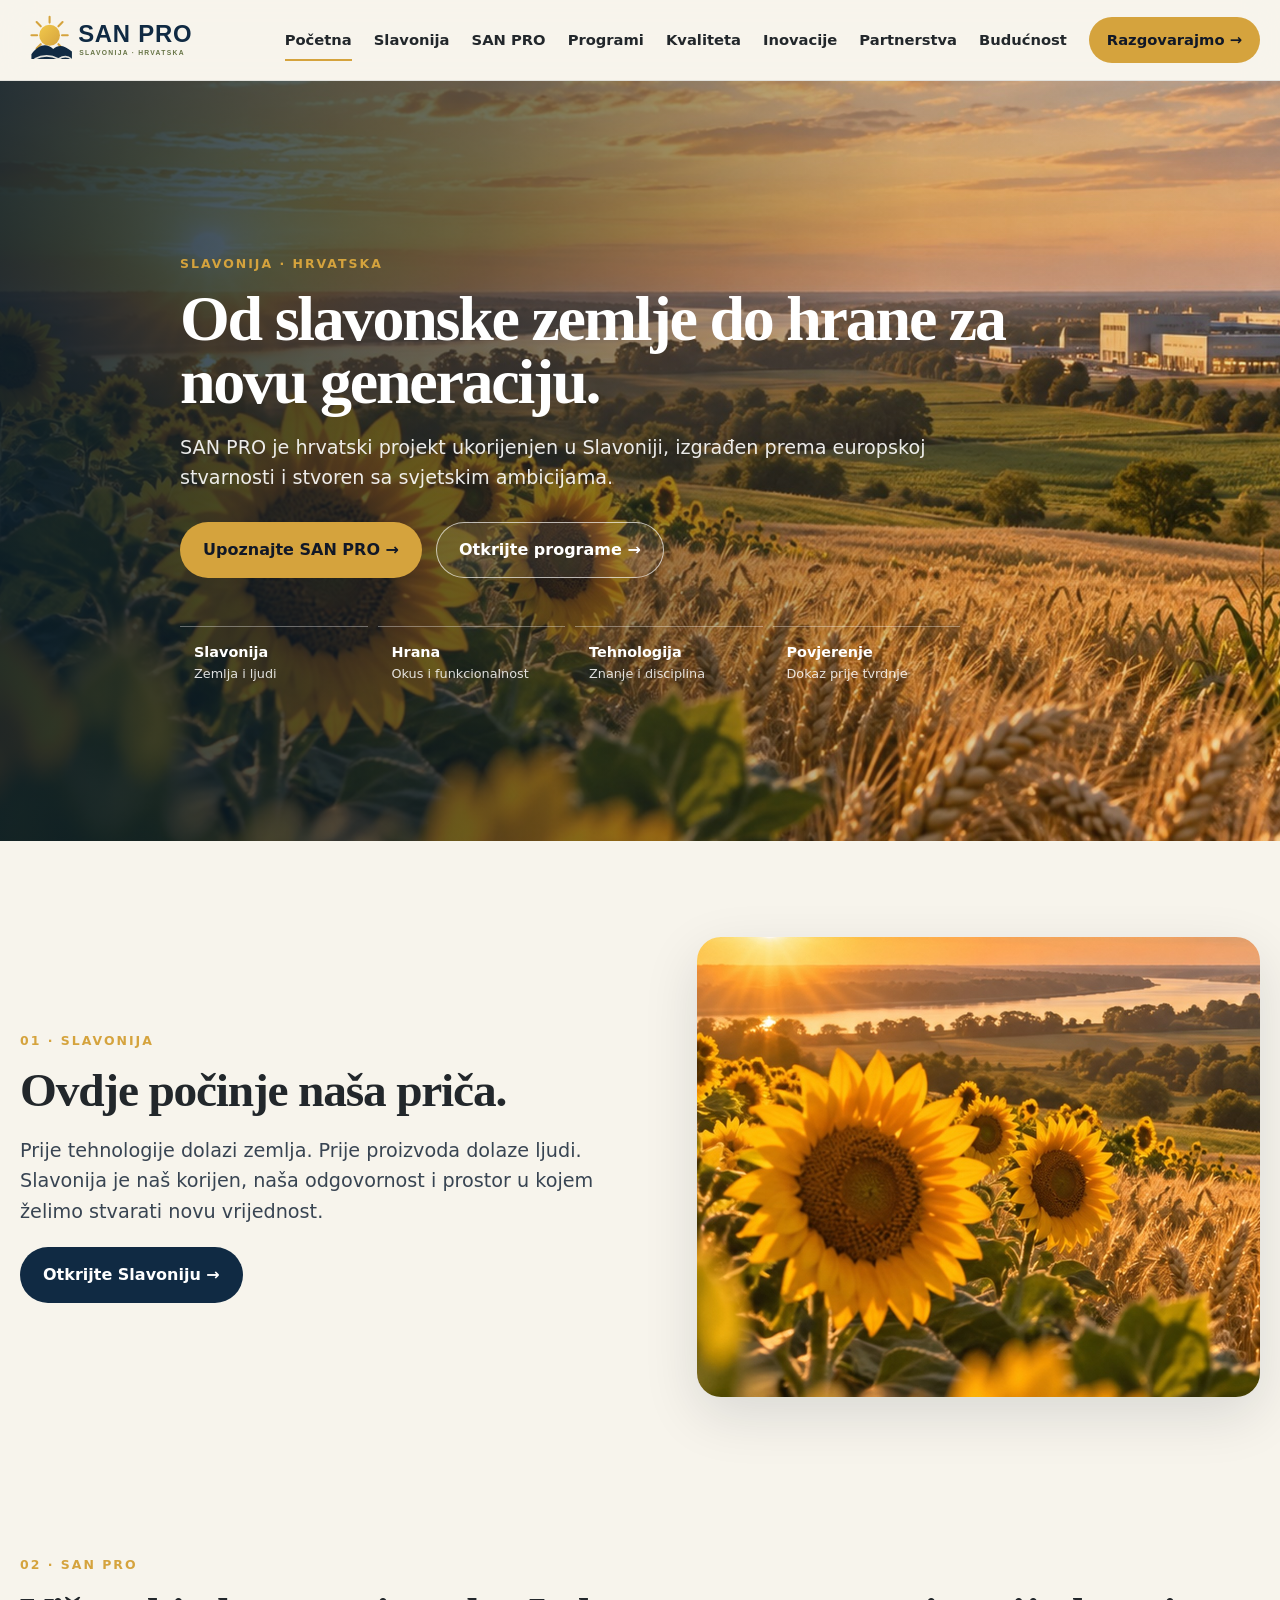
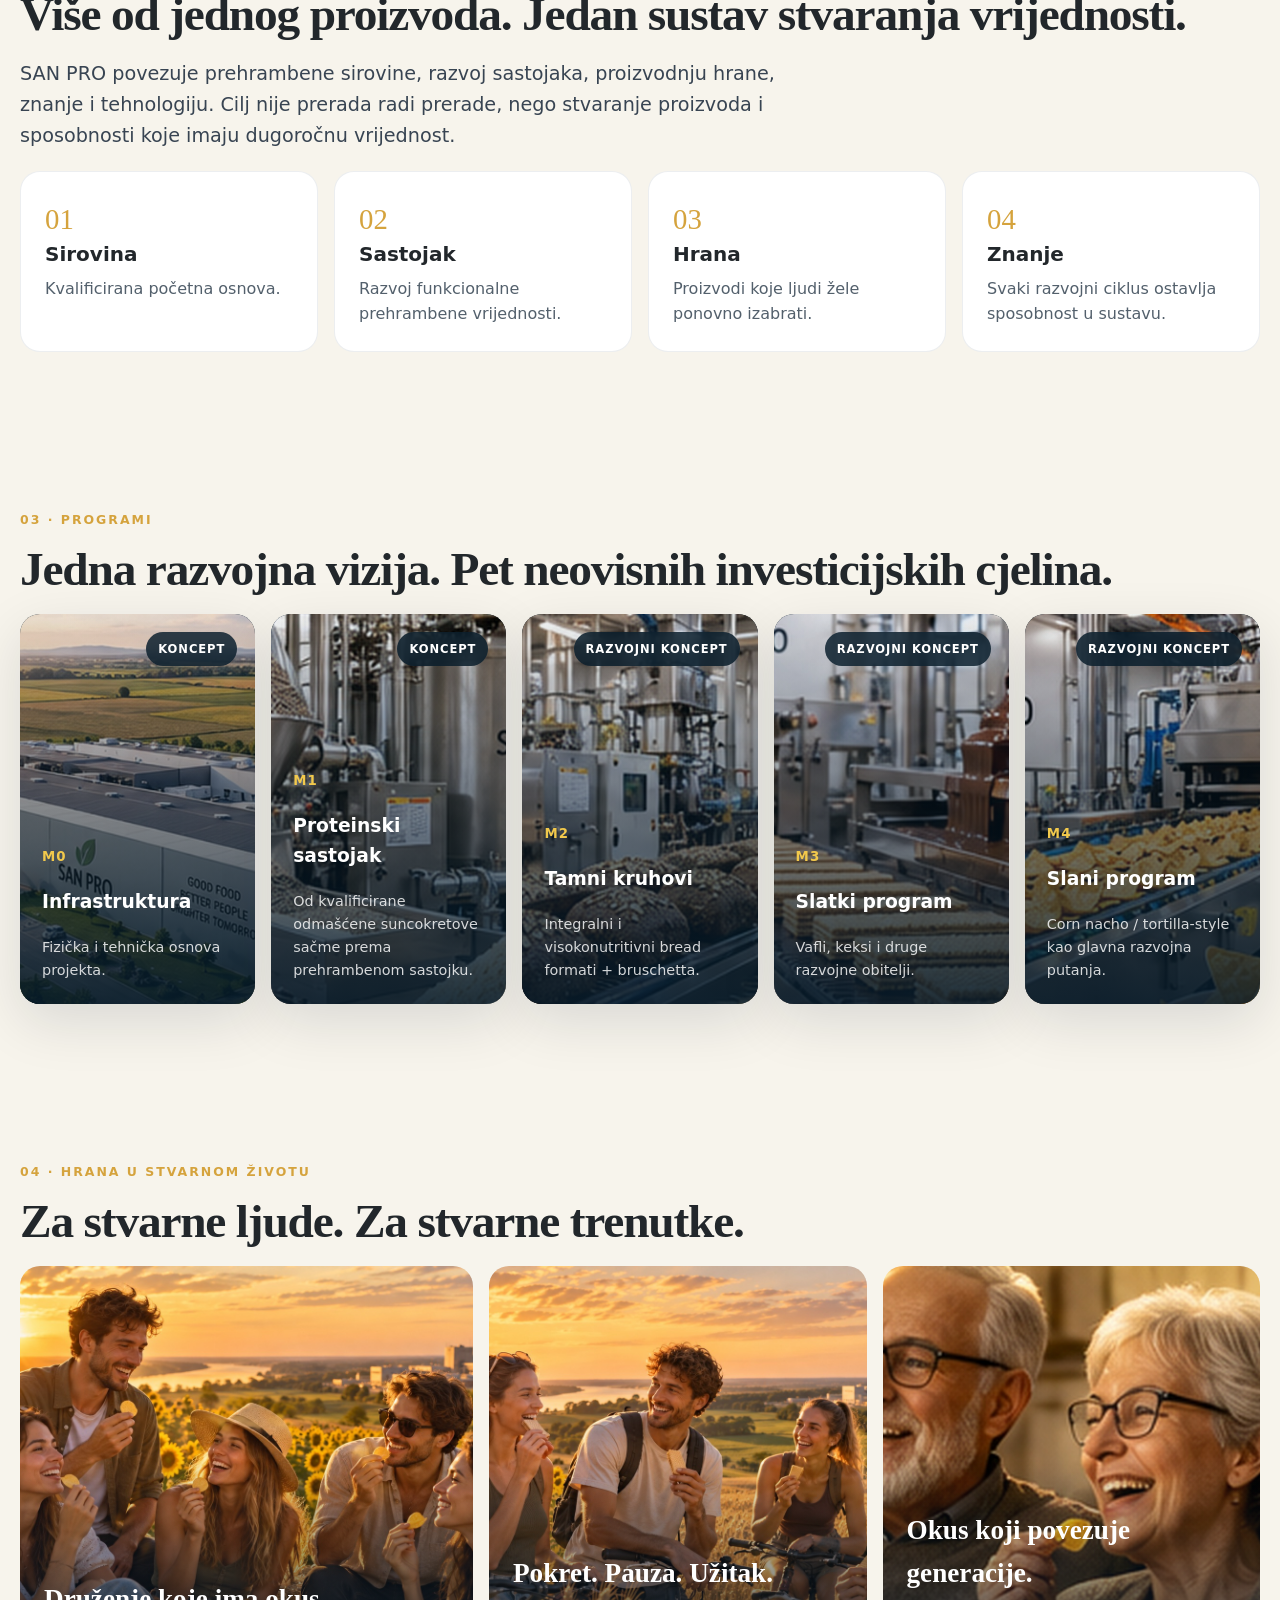
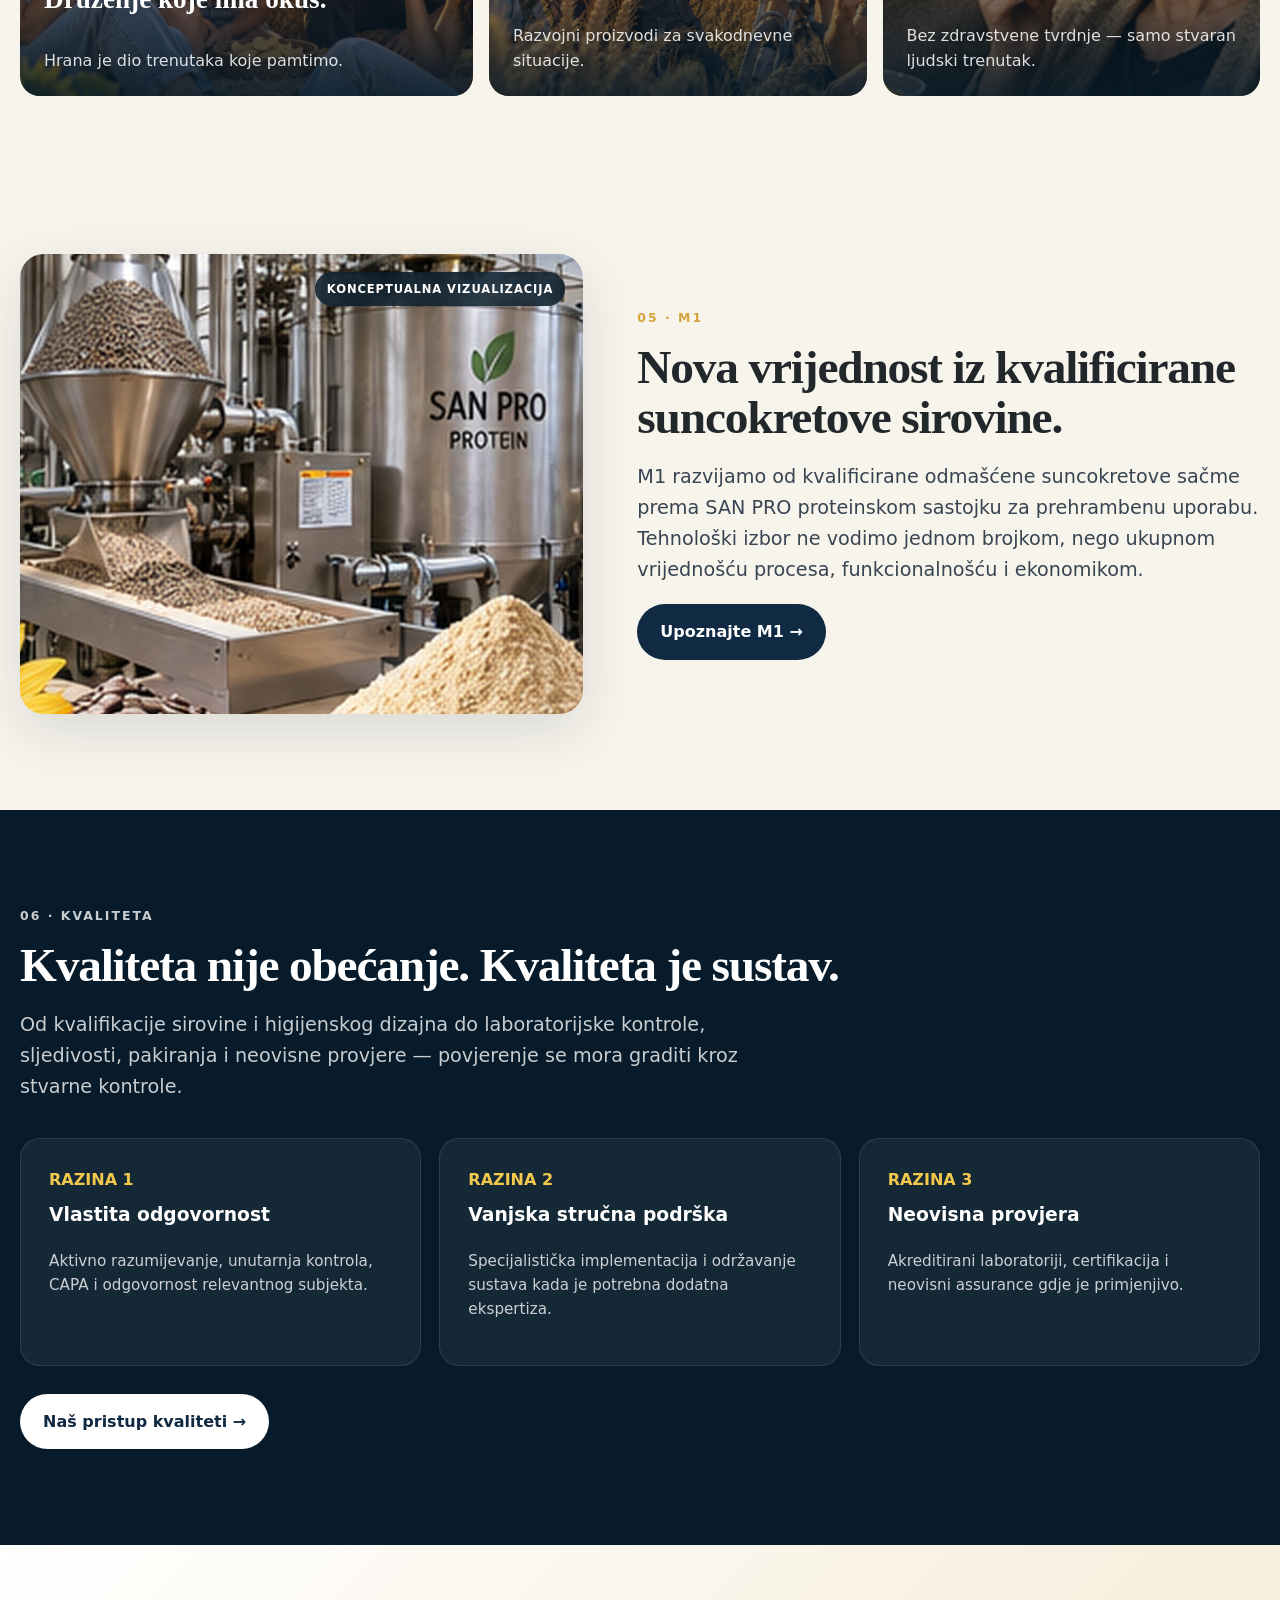
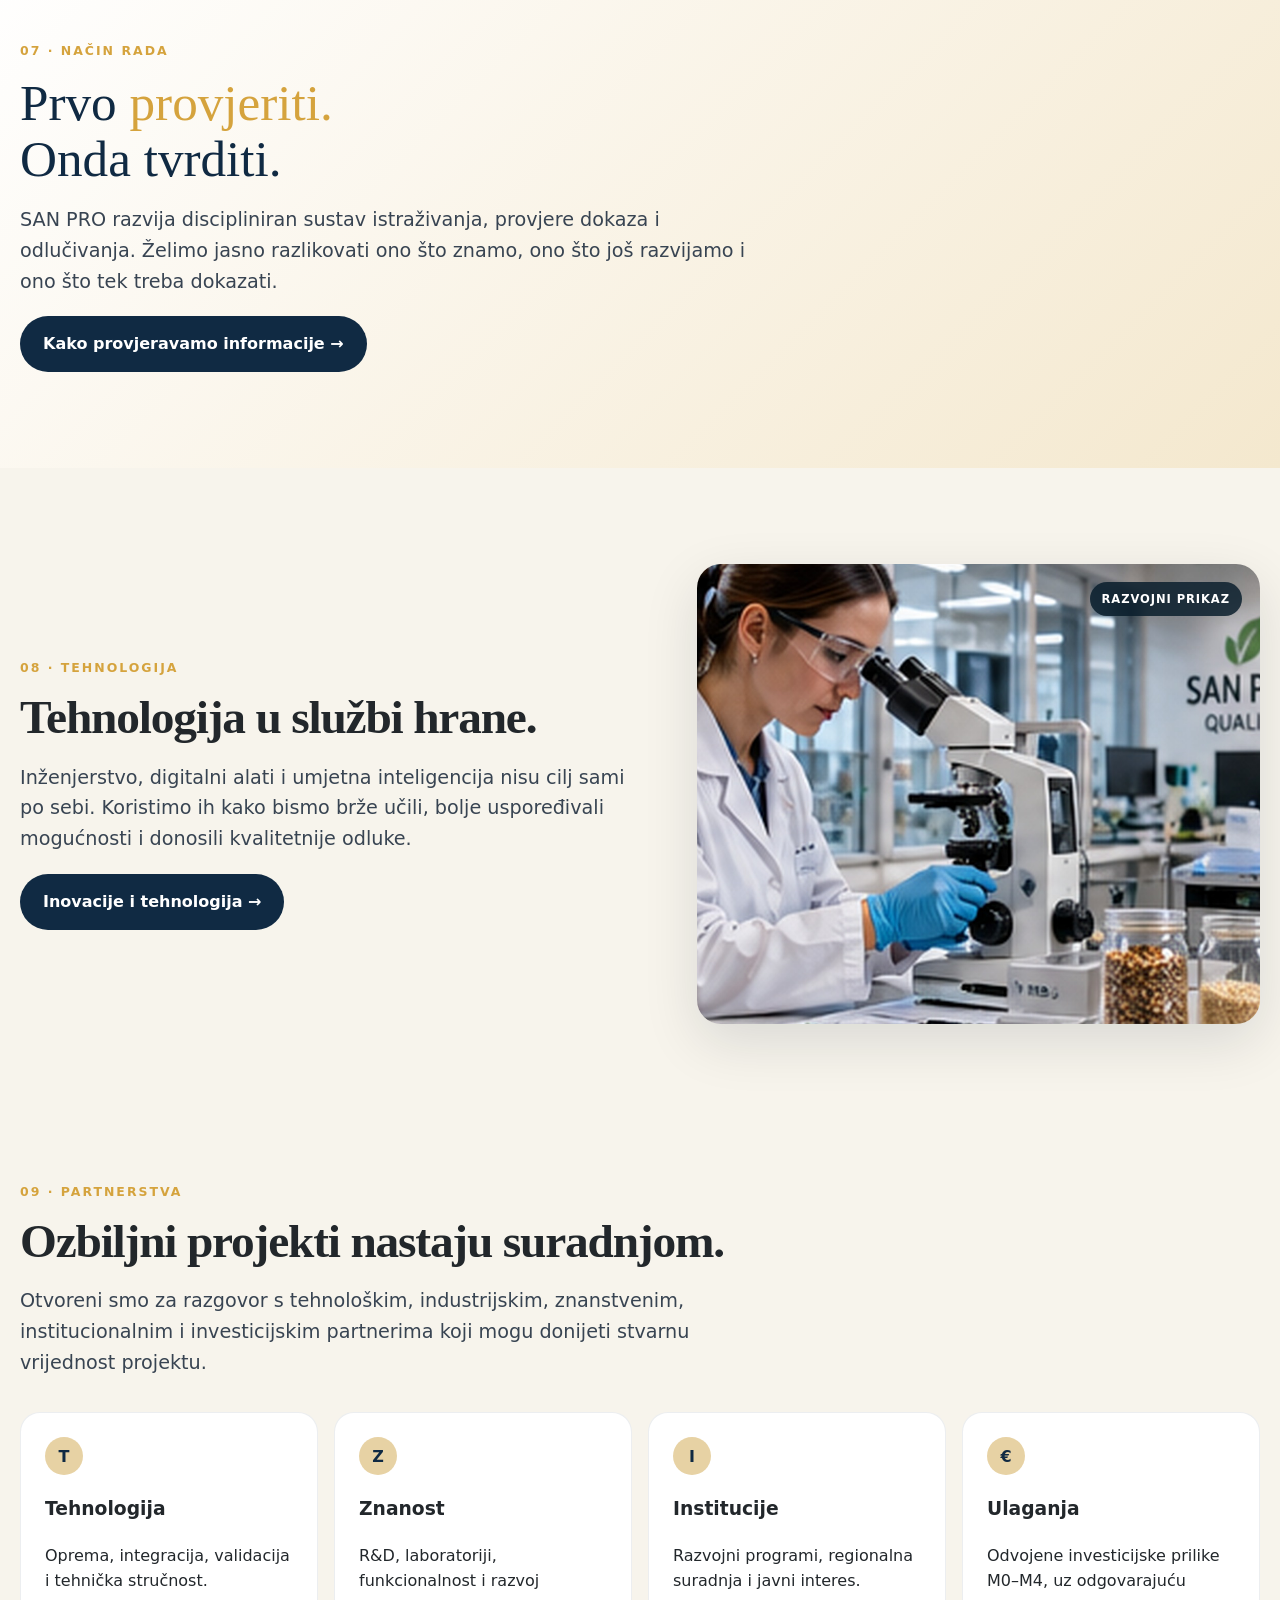
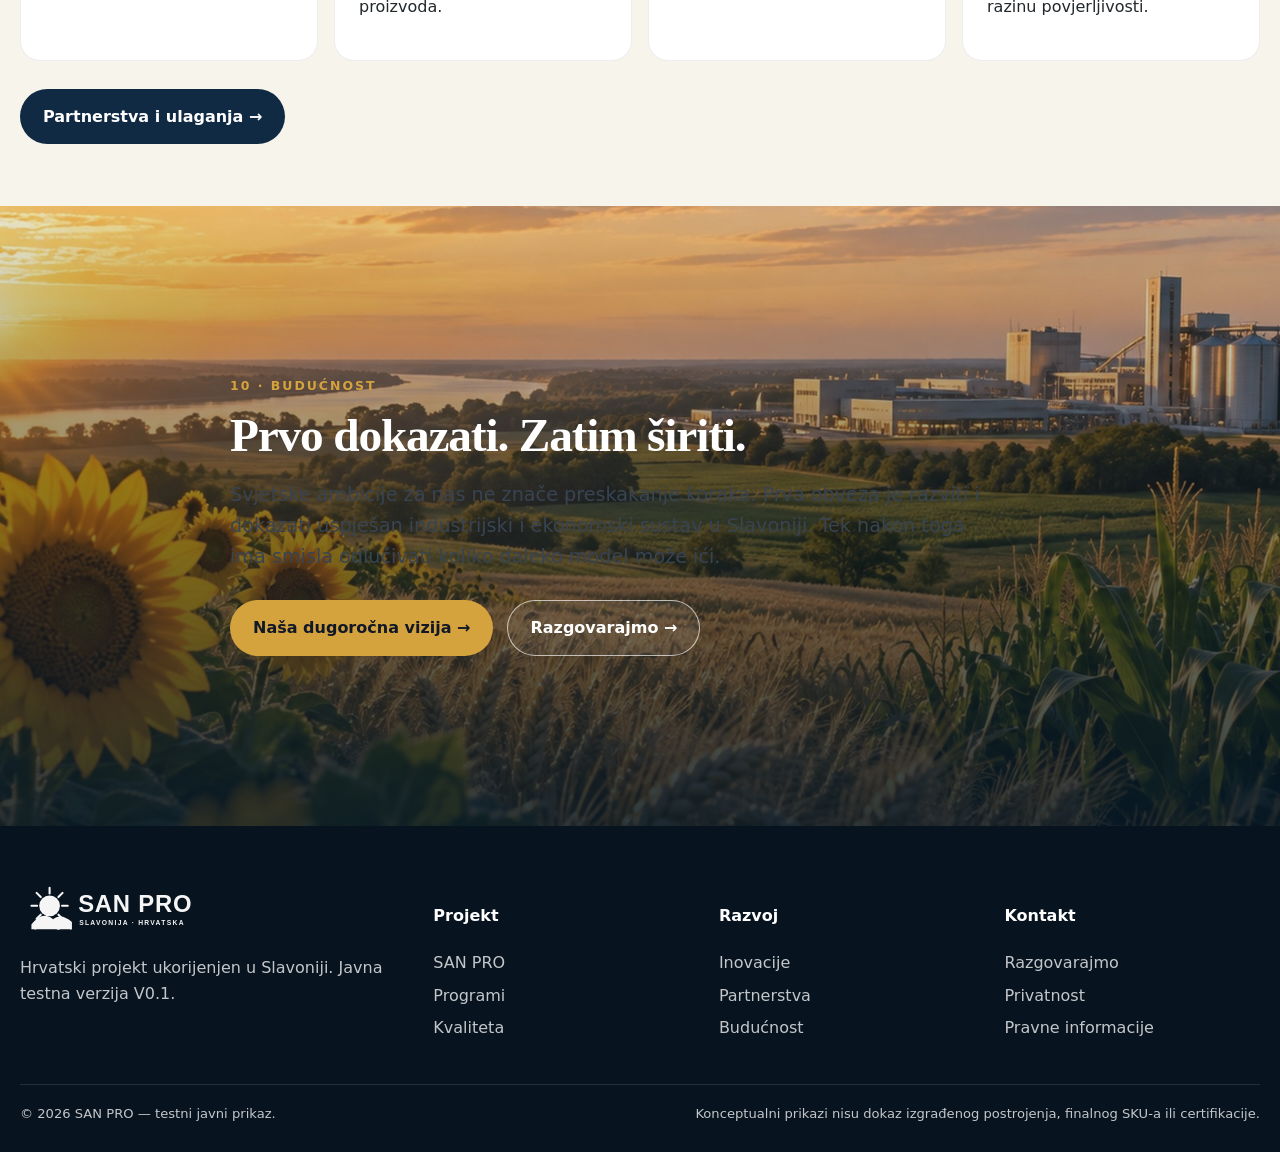
==== index.html @ 8eb74603 "Add files via upload" ====
<!doctype html><html lang="hr"><head><meta charset="utf-8"><meta name="viewport" content="width=device-width,initial-scale=1"><meta name="robots" content="noindex,nofollow,noarchive"><title>SAN PRO — Slavonski korijeni, europska stvarnost</title><meta name="description" content="SAN PRO je hrvatski projekt ukorijenjen u Slavoniji, s razvojnim programima hrane, proteinskog sastojka, kvalitete i tehnologije."><meta property="og:title" content="SAN PRO — Slavonski korijeni, europska stvarnost"><meta property="og:description" content="SAN PRO je hrvatski projekt ukorijenjen u Slavoniji, s razvojnim programima hrane, proteinskog sastojka, kvalitete i tehnologije."><meta property="og:type" content="website"><meta property="og:image" content="/assets/images/01_HERO_SLAVONIJA.jpg"><link rel="icon" href="data:image/svg+xml,<svg xmlns=%22http://www.w3.org/2000/svg%22 viewBox=%220 0 100 100%22><circle cx=%2250%22 cy=%2250%22 r=%2242%22 fill=%22%23D5A33D%22/><path d=%22M20 65 Q50 35 80 65 V80 H20Z%22 fill=%22%23102A43%22/></svg>"><link rel="stylesheet" href="/assets/css/styles.css"></head><body><a class="skip-link" href="#main">Preskoči na sadržaj</a><header class="header"><div class="container nav"><a href="/" class="brand" aria-label="SAN PRO početna"><img src="/assets/logo.svg" alt="SAN PRO"></a><button class="mobile-btn" aria-label="Otvori izbornik" aria-expanded="false">☰</button><nav class="menu" aria-label="Glavna navigacija"><a href="/" aria-current="page">Početna</a><a href="/slavonija/" >Slavonija</a><a href="/san-pro/" >SAN PRO</a><a href="/programi/" >Programi</a><a href="/kvaliteta/" >Kvaliteta</a><a href="/inovacije/" >Inovacije</a><a href="/partnerstva/" >Partnerstva</a><a href="/buducnost/" >Budućnost</a><a class="nav-cta" href="/kontakt/">Razgovarajmo →</a></nav></div></header><main id="main">
<section class="hero"><img src="/assets/images/01_HERO_SLAVONIJA.jpg" alt="Slavonski krajolik u zlatnom jutarnjem svjetlu"><div class="container hero-content"><p class="eyebrow">Slavonija · Hrvatska</p><h1 class="display">Od slavonske zemlje do hrane za novu generaciju.</h1><p class="lead">SAN PRO je hrvatski projekt ukorijenjen u Slavoniji, izgrađen prema europskoj stvarnosti i stvoren sa svjetskim ambicijama.</p><div class="cta-row"><a class="btn btn-gold" href="/san-pro/">Upoznajte SAN PRO →</a><a class="btn btn-outline" href="/programi/">Otkrijte programe →</a></div><div class="hero-badges"><div class="hero-badge"><strong>Slavonija</strong>Zemlja i ljudi</div><div class="hero-badge"><strong>Hrana</strong>Okus i funkcionalnost</div><div class="hero-badge"><strong>Tehnologija</strong>Znanje i disciplina</div><div class="hero-badge"><strong>Povjerenje</strong>Dokaz prije tvrdnje</div></div></div></section>
<section class="section"><div class="container split"><div><p class="eyebrow">01 · Slavonija</p><h2 class="h2">Ovdje počinje naša priča.</h2><p class="lead">Prije tehnologije dolazi zemlja. Prije proizvoda dolaze ljudi. Slavonija je naš korijen, naša odgovornost i prostor u kojem želimo stvarati novu vrijednost.</p><a class="btn btn-blue" href="/slavonija/">Otkrijte Slavoniju →</a></div><div class="visual"><img src="/assets/images/02_SUNFLOWER_SLAVONIJA.jpg" alt="Suncokreti i slavonsko polje u toplom svjetlu"></div></div></section>
<section class="section-sm"><div class="container"><p class="eyebrow">02 · SAN PRO</p><h2 class="h2">Više od jednog proizvoda. Jedan sustav stvaranja vrijednosti.</h2><p class="lead">SAN PRO povezuje prehrambene sirovine, razvoj sastojaka, proizvodnju hrane, znanje i tehnologiju. Cilj nije prerada radi prerade, nego stvaranje proizvoda i sposobnosti koje imaju dugoročnu vrijednost.</p><div class="story-grid"><div class="story-card"><div class="num">01</div><h3 class="h3">Sirovina</h3><p>Kvalificirana početna osnova.</p></div><div class="story-card"><div class="num">02</div><h3 class="h3">Sastojak</h3><p>Razvoj funkcionalne prehrambene vrijednosti.</p></div><div class="story-card"><div class="num">03</div><h3 class="h3">Hrana</h3><p>Proizvodi koje ljudi žele ponovno izabrati.</p></div><div class="story-card"><div class="num">04</div><h3 class="h3">Znanje</h3><p>Svaki razvojni ciklus ostavlja sposobnost u sustavu.</p></div></div></div></section>
<section class="section"><div class="container"><p class="eyebrow">03 · Programi</p><h2 class="h2">Jedna razvojna vizija. Pet neovisnih investicijskih cjelina.</h2><div class="module-grid"><a class="module-card" href="/programi/#m0"><img src="/assets/images/12_FACTORY_EXTERIOR_CONCEPT.jpg" alt="Konceptualni prikaz modularne industrijske hale"><span class="concept-label">Koncept</span><div class="module-copy"><small>M0</small><h3>Infrastruktura</h3><p>Fizička i tehnička osnova projekta.</p></div></a><a class="module-card" href="/programi/#m1"><img src="/assets/images/07_M1_INGREDIENT_CONCEPT.jpg" alt="Konceptualni prikaz suncokretove sirovine i proteinskog sastojka"><span class="concept-label">Koncept</span><div class="module-copy"><small>M1</small><h3>Proteinski sastojak</h3><p>Od kvalificirane odmašćene suncokretove sačme prema prehrambenom sastojku.</p></div></a><a class="module-card" href="/programi/#m2"><img src="/assets/images/08_M2_DARK_BREAD_CONCEPT.jpg" alt="Koncept tamnog integralnog kruha"><span class="concept-label">Razvojni koncept</span><div class="module-copy"><small>M2</small><h3>Tamni kruhovi</h3><p>Integralni i visokonutritivni bread formati + bruschetta.</p></div></a><a class="module-card" href="/programi/#m3"><img src="/assets/images/10_M3_WAFER_CONCEPT.jpg" alt="Koncept vafla u razvoju"><span class="concept-label">Razvojni koncept</span><div class="module-copy"><small>M3</small><h3>Slatki program</h3><p>Vafli, keksi i druge razvojne obitelji.</p></div></a><a class="module-card" href="/programi/#m4"><img src="/assets/images/11_M4_NACHO_CONCEPT.jpg" alt="Koncept corn nacho tortilla snack proizvoda"><span class="concept-label">Razvojni koncept</span><div class="module-copy"><small>M4</small><h3>Slani program</h3><p>Corn nacho / tortilla-style kao glavna razvojna putanja.</p></div></a></div></div></section>
<section class="section-sm"><div class="container"><p class="eyebrow">04 · Hrana u stvarnom životu</p><h2 class="h2">Za stvarne ljude. Za stvarne trenutke.</h2><div class="human-strip"><div class="photo-card"><img src="/assets/images/03_YOUNG_PEOPLE_CHIPS.jpg" alt="Mladi prijatelji u polju dijele hrskavi snack"><div class="copy"><h3>Druženje koje ima okus.</h3><p>Hrana je dio trenutaka koje pamtimo.</p></div></div><div class="photo-card"><img src="/assets/images/04_YOUNG_PEOPLE_WAFERS_BIKES.jpg" alt="Mladi biciklisti u polju dijele vafle"><div class="copy"><h3>Pokret. Pauza. Užitak.</h3><p>Razvojni proizvodi za svakodnevne situacije.</p></div></div><div class="photo-card"><img src="/assets/images/05_GRANDPARENTS_SNACK_TV.jpg" alt="Stariji par kod kuće dijeli hrskavi snack"><div class="copy"><h3>Okus koji povezuje generacije.</h3><p>Bez zdravstvene tvrdnje — samo stvaran ljudski trenutak.</p></div></div></div></div></section>
<section class="section"><div class="container split reverse"><div class="visual"><img src="/assets/images/07_M1_INGREDIENT_CONCEPT.jpg" alt="Konceptualni prikaz suncokretove sirovine i proteinskog sastojka"><span class="concept-label">Konceptualna vizualizacija</span></div><div><p class="eyebrow">05 · M1</p><h2 class="h2">Nova vrijednost iz kvalificirane suncokretove sirovine.</h2><p class="lead">M1 razvijamo od kvalificirane odmašćene suncokretove sačme prema SAN PRO proteinskom sastojku za prehrambenu uporabu. Tehnološki izbor ne vodimo jednom brojkom, nego ukupnom vrijednošću procesa, funkcionalnošću i ekonomikom.</p><a class="btn btn-blue" href="/programi/#m1">Upoznajte M1 →</a></div></div></section>
<section class="section dark"><div class="container"><p class="eyebrow">06 · Kvaliteta</p><h2 class="h2">Kvaliteta nije obećanje. Kvaliteta je sustav.</h2><p class="lead">Od kvalifikacije sirovine i higijenskog dizajna do laboratorijske kontrole, sljedivosti, pakiranja i neovisne provjere — povjerenje se mora graditi kroz stvarne kontrole.</p><div class="quality-grid"><div class="quality-card"><div class="level">RAZINA 1</div><h3>Vlastita odgovornost</h3><p>Aktivno razumijevanje, unutarnja kontrola, CAPA i odgovornost relevantnog subjekta.</p></div><div class="quality-card"><div class="level">RAZINA 2</div><h3>Vanjska stručna podrška</h3><p>Specijalistička implementacija i održavanje sustava kada je potrebna dodatna ekspertiza.</p></div><div class="quality-card"><div class="level">RAZINA 3</div><h3>Neovisna provjera</h3><p>Akreditirani laboratoriji, certifikacija i neovisni assurance gdje je primjenjivo.</p></div></div><div class="cta-row"><a class="btn btn-light" href="/kvaliteta/">Naš pristup kvaliteti →</a></div></div></section>
<section class="section evidence"><div class="container"><p class="eyebrow">07 · Način rada</p><p class="quote">Prvo <em>provjeriti.</em><br>Onda tvrditi.</p><p class="lead">SAN PRO razvija discipliniran sustav istraživanja, provjere dokaza i odlučivanja. Želimo jasno razlikovati ono što znamo, ono što još razvijamo i ono što tek treba dokazati.</p><a class="btn btn-blue" href="/inovacije/">Kako provjeravamo informacije →</a></div></section>
<section class="section"><div class="container split"><div><p class="eyebrow">08 · Tehnologija</p><h2 class="h2">Tehnologija u službi hrane.</h2><p class="lead">Inženjerstvo, digitalni alati i umjetna inteligencija nisu cilj sami po sebi. Koristimo ih kako bismo brže učili, bolje uspoređivali mogućnosti i donosili kvalitetnije odluke.</p><a class="btn btn-blue" href="/inovacije/">Inovacije i tehnologija →</a></div><div class="visual"><img src="/assets/images/13_QA_LAB_CONCEPT.jpg" alt="Koncept stručnjaka u laboratorijskom okruženju"><span class="concept-label">Razvojni prikaz</span></div></div></section>
<section class="section-sm"><div class="container"><p class="eyebrow">09 · Partnerstva</p><h2 class="h2">Ozbiljni projekti nastaju suradnjom.</h2><p class="lead">Otvoreni smo za razgovor s tehnološkim, industrijskim, znanstvenim, institucionalnim i investicijskim partnerima koji mogu donijeti stvarnu vrijednost projektu.</p><div class="partner-grid"><div class="partner-card"><span>T</span><h3>Tehnologija</h3><p>Oprema, integracija, validacija i tehnička stručnost.</p></div><div class="partner-card"><span>Z</span><h3>Znanost</h3><p>R&D, laboratoriji, funkcionalnost i razvoj proizvoda.</p></div><div class="partner-card"><span>I</span><h3>Institucije</h3><p>Razvojni programi, regionalna suradnja i javni interes.</p></div><div class="partner-card"><span>€</span><h3>Ulaganja</h3><p>Odvojene investicijske prilike M0–M4, uz odgovarajuću razinu povjerljivosti.</p></div></div><div class="cta-row"><a class="btn btn-blue" href="/partnerstva/">Partnerstva i ulaganja →</a></div></div></section>
<section class="future"><img src="/assets/images/15_FUTURE_HORIZON.jpg" alt="Slavonski horizont u zalasku sunca"><div class="container future-content"><p class="eyebrow">10 · Budućnost</p><h2 class="h2">Prvo dokazati. Zatim širiti.</h2><p class="lead">Svjetske ambicije za nas ne znače preskakanje koraka. Prva obveza je razviti i dokazati uspješan industrijski i ekonomski sustav u Slavoniji. Tek nakon toga ima smisla odlučivati koliko daleko model može ići.</p><div class="cta-row"><a class="btn btn-gold" href="/buducnost/">Naša dugoročna vizija →</a><a class="btn btn-outline" href="/kontakt/">Razgovarajmo →</a></div></div></section>
</main><footer class="footer"><div class="container"><div class="footer-grid"><div><img class="brand" src="/assets/logo.svg" alt="SAN PRO"><p>Hrvatski projekt ukorijenjen u Slavoniji. Javna testna verzija V0.1.</p></div><div><h4>Projekt</h4><a href="/san-pro/">SAN PRO</a><a href="/programi/">Programi</a><a href="/kvaliteta/">Kvaliteta</a></div><div><h4>Razvoj</h4><a href="/inovacije/">Inovacije</a><a href="/partnerstva/">Partnerstva</a><a href="/buducnost/">Budućnost</a></div><div><h4>Kontakt</h4><a href="/kontakt/">Razgovarajmo</a><a href="/privatnost/">Privatnost</a><a href="/pravne-informacije/">Pravne informacije</a></div></div><div class="legal"><span>© 2026 SAN PRO — testni javni prikaz.</span><span>Konceptualni prikazi nisu dokaz izgrađenog postrojenja, finalnog SKU-a ili certifikacije.</span></div></div></footer><script src="/assets/js/script.js" defer></script></body></html>
---- assets/css/styles.css ----
:root{
 --blue:#102A43;--night:#071B2A;--gold:#D5A33D;--sun:#F2C94C;--wheat:#E7D2A4;
 --ivory:#F7F4EC;--green:#667445;--charcoal:#22272B;--white:#fff;--muted:#6b7280;
 --shadow:0 18px 55px rgba(7,27,42,.12);--radius:24px;--max:1240px;
}
*{box-sizing:border-box}html{scroll-behavior:smooth}body{margin:0;font-family:Manrope,Inter,ui-sans-serif,system-ui,-apple-system,"Segoe UI",Arial,sans-serif;color:var(--charcoal);background:var(--ivory);line-height:1.6}
a{color:inherit;text-decoration:none}img{max-width:100%;display:block}button,input,select,textarea{font:inherit}
.skip-link{position:absolute;left:-9999px}.skip-link:focus{left:16px;top:16px;z-index:9999;background:#fff;padding:10px 14px;border-radius:8px}
.container{width:min(var(--max),calc(100% - 40px));margin:auto}.section{padding:96px 0}.section-sm{padding:62px 0}.eyebrow{font-size:.78rem;letter-spacing:.16em;text-transform:uppercase;font-weight:800;color:var(--gold);margin:0 0 14px}.display{font-family:"Source Serif 4",Georgia,serif;font-size:clamp(2.55rem,5vw,5.8rem);line-height:.98;letter-spacing:-.035em;margin:0}.h2{font-family:"Source Serif 4",Georgia,serif;font-size:clamp(2rem,3.7vw,4rem);line-height:1.06;letter-spacing:-.025em;margin:0 0 20px}.h3{font-size:1.25rem;line-height:1.2;margin:0 0 10px}.lead{font-size:clamp(1.08rem,1.5vw,1.35rem);max-width:760px;color:#384452}.muted{color:var(--muted)}
.header{position:sticky;top:0;z-index:50;background:rgba(247,244,236,.88);backdrop-filter:blur(16px);border-bottom:1px solid rgba(16,42,67,.09)}.nav{height:80px;display:flex;align-items:center;gap:26px}.brand{width:218px;flex:none}.menu{display:flex;align-items:center;gap:22px;margin-left:auto;font-size:.92rem;font-weight:650}.menu a{position:relative}.menu a:after{content:"";position:absolute;left:0;right:100%;bottom:-9px;height:2px;background:var(--gold);transition:.25s}.menu a:hover:after,.menu a[aria-current="page"]:after{right:0}.nav-cta{background:var(--gold);color:#111827;padding:11px 18px;border-radius:999px;font-weight:800}.nav-cta:after{display:none}.mobile-btn{display:none;margin-left:auto;border:0;background:transparent;font-size:1.6rem;color:var(--blue)}
.hero{position:relative;min-height:760px;display:flex;align-items:center;overflow:hidden;background:var(--night)}.hero:before{content:"";position:absolute;inset:0;background:linear-gradient(90deg,rgba(7,27,42,.87) 0%,rgba(7,27,42,.58) 38%,rgba(7,27,42,.14) 72%,rgba(7,27,42,.05) 100%);z-index:1}.hero>img{position:absolute;inset:0;width:100%;height:100%;object-fit:cover}.hero-content{position:relative;z-index:2;color:#fff;width:min(920px,92%);padding:120px 0 90px}.hero .display{max-width:840px}.hero .lead{color:rgba(255,255,255,.9);max-width:760px}.cta-row{display:flex;gap:14px;flex-wrap:wrap;margin-top:28px}.btn{display:inline-flex;align-items:center;justify-content:center;gap:10px;padding:14px 22px;border-radius:999px;font-weight:800;border:1px solid transparent;transition:transform .2s,background .2s}.btn:hover{transform:translateY(-2px)}.btn-gold{background:var(--gold);color:#111827}.btn-outline{border-color:rgba(255,255,255,.65);color:#fff;background:rgba(255,255,255,.06)}.btn-blue{background:var(--blue);color:#fff}.btn-light{background:#fff;color:var(--blue)}
.hero-badges{display:grid;grid-template-columns:repeat(4,1fr);gap:10px;margin-top:48px;max-width:780px}.hero-badge{padding:14px 14px;border-top:1px solid rgba(255,255,255,.35);font-size:.8rem;color:rgba(255,255,255,.85)}.hero-badge strong{display:block;color:#fff;font-size:.9rem}
.split{display:grid;grid-template-columns:1.05fr .95fr;gap:54px;align-items:center}.split.reverse{grid-template-columns:.95fr 1.05fr}.visual{position:relative;border-radius:var(--radius);overflow:hidden;box-shadow:var(--shadow);min-height:460px}.visual img{width:100%;height:100%;object-fit:cover;position:absolute;inset:0}.concept-label{position:absolute;right:18px;top:18px;z-index:3;padding:8px 12px;border-radius:999px;background:rgba(7,27,42,.82);color:#fff;font-size:.72rem;letter-spacing:.08em;text-transform:uppercase;font-weight:800;backdrop-filter:blur(8px)}
.story-grid{display:grid;grid-template-columns:repeat(4,1fr);gap:16px}.story-card{background:#fff;border-radius:20px;padding:24px;border:1px solid rgba(16,42,67,.08)}.story-card .num{font-family:Georgia,serif;color:var(--gold);font-size:1.8rem}.story-card p{margin:6px 0 0;color:#53606c}
.module-grid{display:grid;grid-template-columns:repeat(5,1fr);gap:16px}.module-card{position:relative;min-height:390px;border-radius:20px;overflow:hidden;color:#fff;box-shadow:var(--shadow);background:var(--night)}.module-card img{position:absolute;inset:0;width:100%;height:100%;object-fit:cover;filter:saturate(.95)}.module-card:after{content:"";position:absolute;inset:0;background:linear-gradient(180deg,rgba(7,27,42,.05),rgba(7,27,42,.9))}.module-copy{position:absolute;left:0;right:0;bottom:0;z-index:2;padding:22px}.module-copy small{color:var(--sun);font-weight:800;letter-spacing:.08em}.module-copy p{margin:7px 0 0;color:rgba(255,255,255,.82);font-size:.9rem}.module-card.loading img{opacity:.55}.module-card.loading:before{content:"LOADING";position:absolute;z-index:3;top:16px;right:16px;background:var(--gold);color:#111;padding:6px 9px;border-radius:999px;font-weight:900;font-size:.7rem}
.human-strip{display:grid;grid-template-columns:1.2fr 1fr 1fr;gap:16px}.photo-card{min-height:430px;position:relative;border-radius:20px;overflow:hidden;color:#fff}.photo-card img{position:absolute;inset:0;width:100%;height:100%;object-fit:cover}.photo-card:after{content:"";position:absolute;inset:0;background:linear-gradient(180deg,transparent 45%,rgba(7,27,42,.88))}.photo-card .copy{position:absolute;z-index:2;left:24px;right:24px;bottom:22px}.photo-card .copy h3{font-family:Georgia,serif;font-size:1.7rem}.photo-card .copy p{margin:6px 0 0;color:rgba(255,255,255,.85)}
.dark{background:var(--night);color:#fff}.dark .lead,.dark p{color:rgba(255,255,255,.78)}.quality-grid{display:grid;grid-template-columns:repeat(3,1fr);gap:18px;margin-top:36px}.quality-card{padding:28px;border-radius:20px;background:rgba(255,255,255,.06);border:1px solid rgba(255,255,255,.1)}.quality-card .level{color:var(--sun);font-weight:900}.quality-card h3{margin-top:7px}.quality-card p{font-size:.95rem}
.evidence{background:linear-gradient(135deg,#fff 0%,#F4E8CE 100%)}.quote{font-family:Georgia,serif;font-size:clamp(2.1rem,4vw,4.2rem);line-height:1.08;color:var(--blue);max-width:930px;margin:0}.quote em{font-style:normal;color:var(--gold)}
.partner-grid{display:grid;grid-template-columns:repeat(4,1fr);gap:16px;margin-top:34px}.partner-card{background:#fff;padding:24px;border-radius:20px;border:1px solid rgba(16,42,67,.08)}.partner-card span{display:inline-flex;width:38px;height:38px;align-items:center;justify-content:center;border-radius:50%;background:var(--wheat);font-weight:900;color:var(--blue)}
.future{position:relative;min-height:620px;display:flex;align-items:end;color:#fff;overflow:hidden}.future img{position:absolute;inset:0;width:100%;height:100%;object-fit:cover}.future:after{content:"";position:absolute;inset:0;background:linear-gradient(180deg,rgba(7,27,42,.08),rgba(7,27,42,.85))}.future-content{position:relative;z-index:2;padding:90px 0;width:min(820px,90%)}
.page-hero{padding:120px 0 84px;background:linear-gradient(135deg,var(--night),var(--blue));color:#fff}.page-hero .lead{color:rgba(255,255,255,.82)}.breadcrumb{font-size:.85rem;color:rgba(255,255,255,.6);margin-bottom:18px}.content-grid{display:grid;grid-template-columns:repeat(2,1fr);gap:18px}.content-card{background:#fff;border-radius:22px;padding:28px;border:1px solid rgba(16,42,67,.08)}.content-card h3{font-family:Georgia,serif;font-size:1.45rem}.content-card p{color:#586572}.wide-card{grid-column:1/-1}
.contact-grid{display:grid;grid-template-columns:.9fr 1.1fr;gap:34px}.contact-form{background:#fff;padding:28px;border-radius:24px;box-shadow:var(--shadow)}.field{display:grid;gap:7px;margin-bottom:16px}.field label{font-weight:800;font-size:.88rem}.field input,.field select,.field textarea{width:100%;border:1px solid #d9dee4;background:#fff;border-radius:12px;padding:13px 14px;outline:none}.field input:focus,.field select:focus,.field textarea:focus{border-color:var(--gold);box-shadow:0 0 0 3px rgba(213,163,61,.16)}
.footer{background:#07131f;color:rgba(255,255,255,.76);padding:56px 0 28px}.footer-grid{display:grid;grid-template-columns:1.5fr repeat(3,1fr);gap:30px}.footer h4{color:#fff}.footer a{display:block;margin:7px 0}.footer .brand{filter:brightness(0) invert(1);opacity:.96}.legal{margin-top:36px;border-top:1px solid rgba(255,255,255,.12);padding-top:18px;font-size:.82rem;display:flex;justify-content:space-between;gap:20px;flex-wrap:wrap}
.status-note{display:inline-flex;gap:8px;align-items:center;padding:8px 11px;border-radius:999px;background:#fff7e2;color:#7a5613;font-weight:800;font-size:.78rem;border:1px solid #ead39e}.loading-box{padding:36px;border:2px dashed #d9c498;border-radius:20px;background:#fffaf0;color:#7a5613;text-align:center;font-weight:800}
@media(max-width:1100px){.menu{gap:14px;font-size:.84rem}.brand{width:190px}.module-grid{grid-template-columns:repeat(3,1fr)}.story-grid{grid-template-columns:repeat(2,1fr)}.partner-grid{grid-template-columns:repeat(2,1fr)}}
@media(max-width:820px){.header{background:rgba(247,244,236,.96)}.nav{height:70px}.brand{width:170px}.mobile-btn{display:block}.menu{display:none;position:absolute;left:0;right:0;top:70px;background:var(--ivory);padding:22px 20px 28px;box-shadow:var(--shadow);flex-direction:column;align-items:stretch}.menu.open{display:flex}.menu .nav-cta{text-align:center}.hero{min-height:700px}.hero:before{background:linear-gradient(180deg,rgba(7,27,42,.76),rgba(7,27,42,.72))}.hero-content{padding:100px 0 62px}.hero-badges{grid-template-columns:repeat(2,1fr)}.section{padding:72px 0}.split,.split.reverse,.contact-grid{grid-template-columns:1fr}.visual{min-height:380px;order:-1}.module-grid{grid-template-columns:repeat(2,1fr)}.human-strip{grid-template-columns:1fr}.quality-grid,.content-grid{grid-template-columns:1fr}.wide-card{grid-column:auto}.footer-grid{grid-template-columns:1fr 1fr}.future{min-height:520px}}
@media(max-width:560px){.container{width:min(100% - 28px,var(--max))}.module-grid,.story-grid,.partner-grid{grid-template-columns:1fr}.hero-badges{grid-template-columns:1fr 1fr}.hero-badge{font-size:.72rem}.display{font-size:clamp(2.45rem,13vw,4rem)}.h2{font-size:clamp(2rem,10vw,3rem)}.cta-row .btn{width:100%}.photo-card{min-height:360px}.footer-grid{grid-template-columns:1fr}.section{padding:62px 0}.page-hero{padding:96px 0 62px}}
@media(prefers-reduced-motion:reduce){html{scroll-behavior:auto}*{transition:none!important;animation:none!important}}
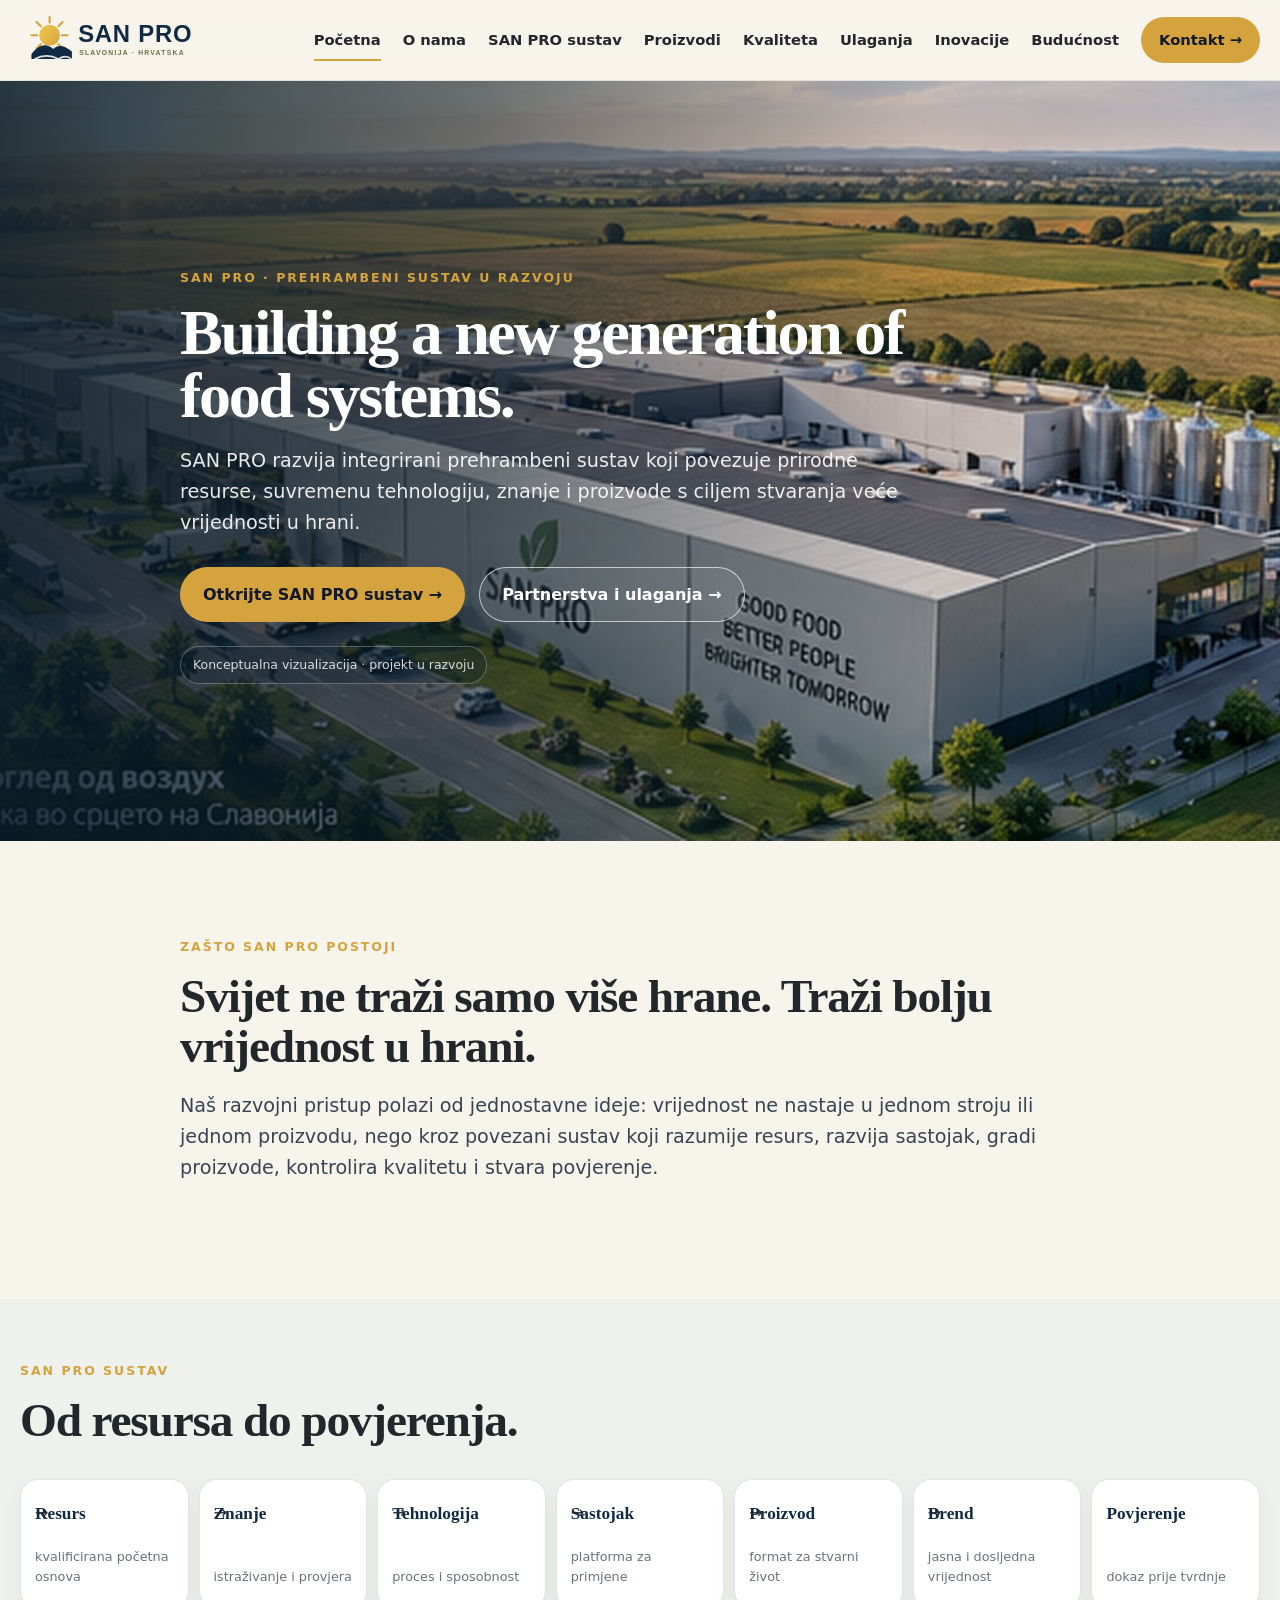
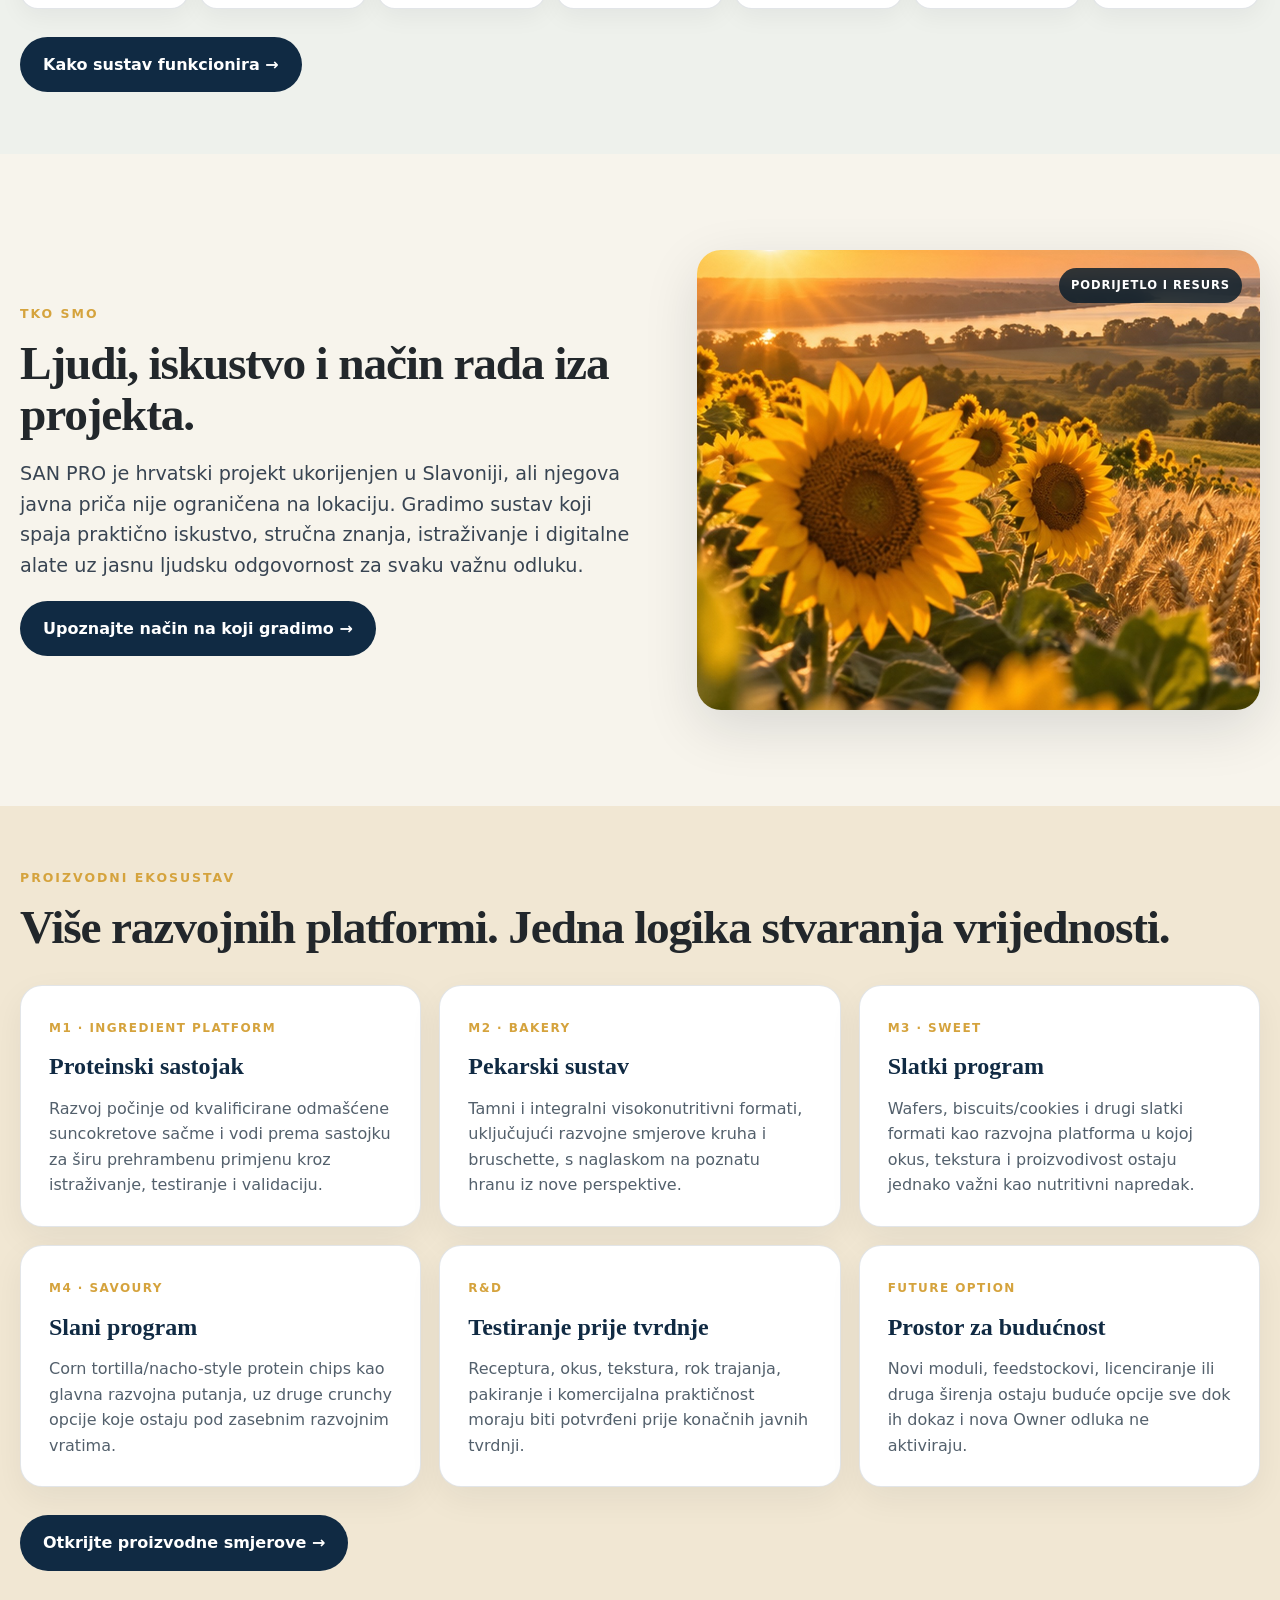
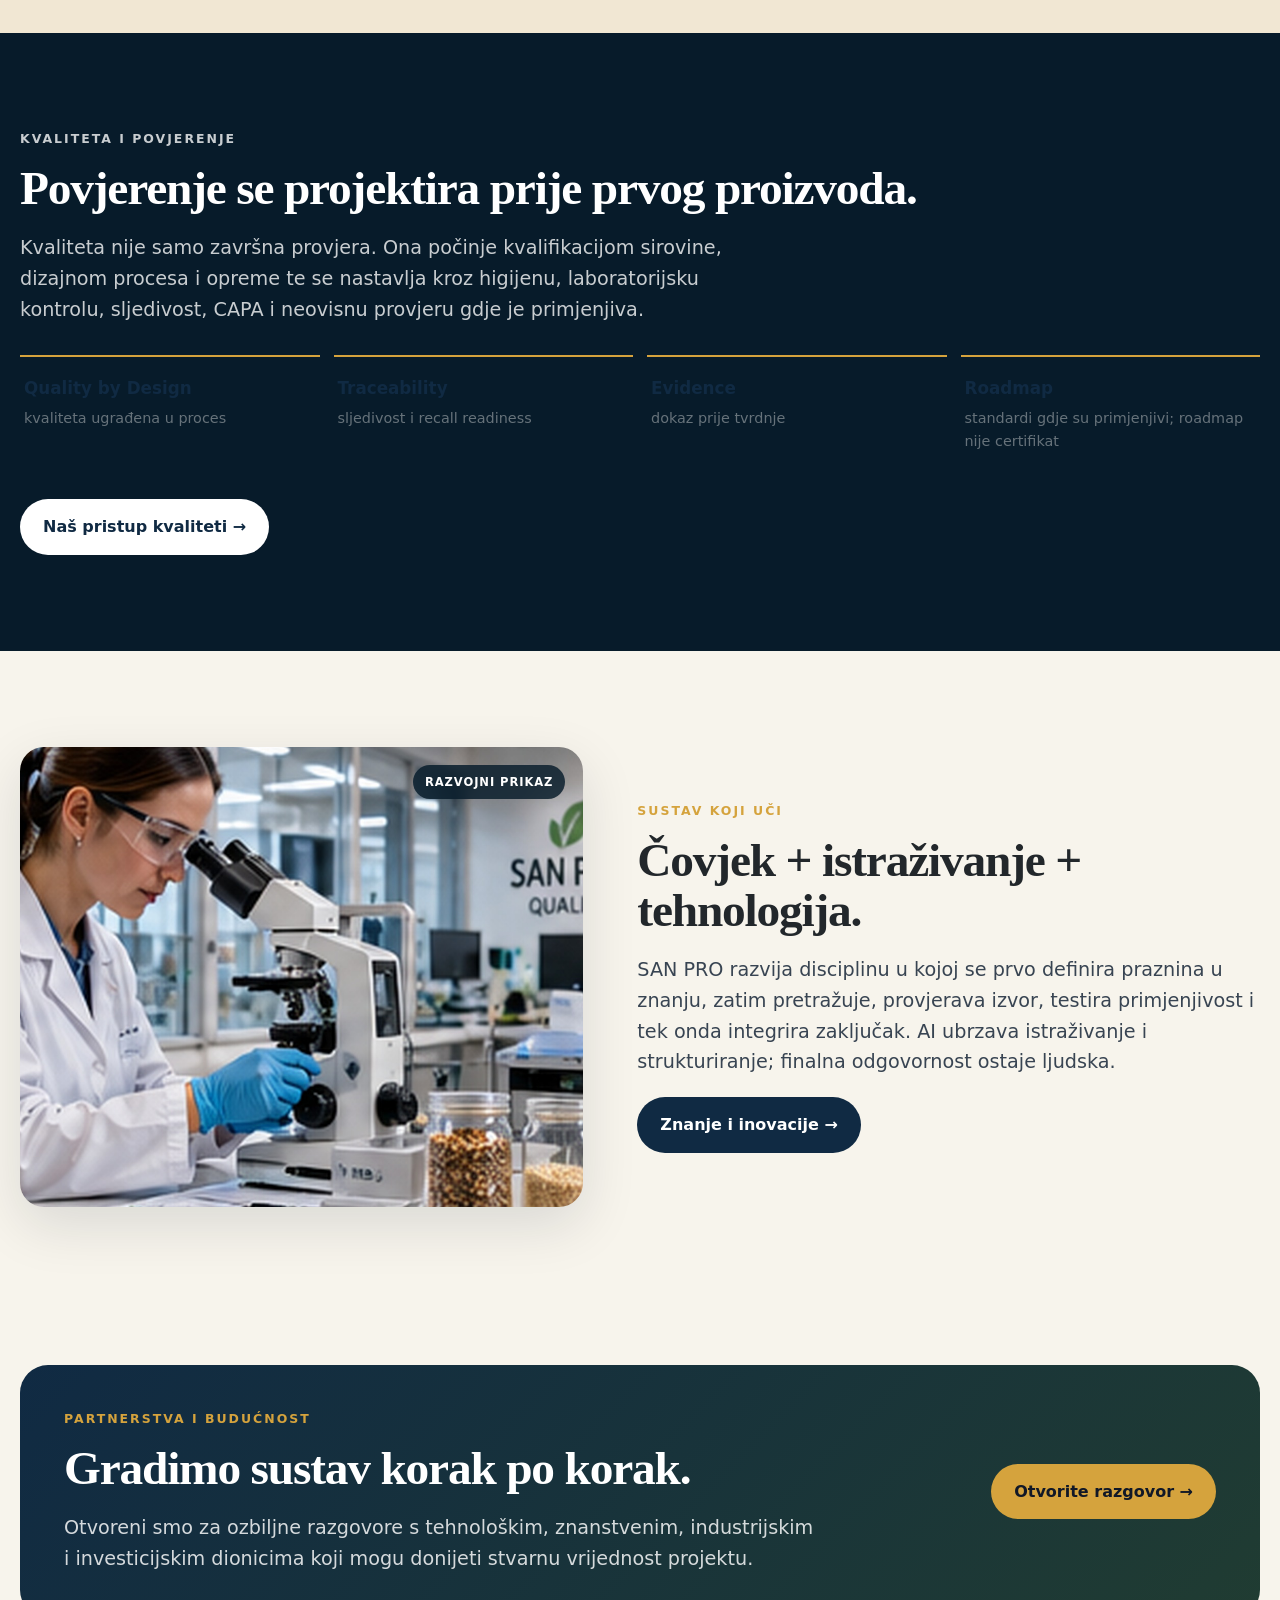
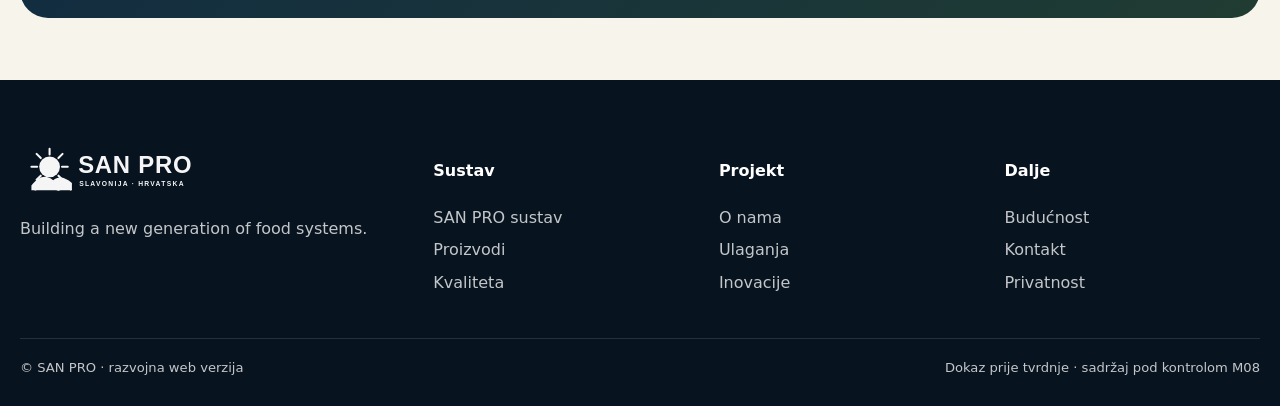
==== commit 58ac746d: "WEB V3: build safe-branch public architecture P01-P09" ====
--- a/index.html
+++ b/index.html
@@ -1,13 +1 @@
-<!doctype html><html lang="hr"><head><meta charset="utf-8"><meta name="viewport" content="width=device-width,initial-scale=1"><meta name="robots" content="noindex,nofollow,noarchive"><title>SAN PRO — Slavonski korijeni, europska stvarnost</title><meta name="description" content="SAN PRO je hrvatski projekt ukorijenjen u Slavoniji, s razvojnim programima hrane, proteinskog sastojka, kvalitete i tehnologije."><meta property="og:title" content="SAN PRO — Slavonski korijeni, europska stvarnost"><meta property="og:description" content="SAN PRO je hrvatski projekt ukorijenjen u Slavoniji, s razvojnim programima hrane, proteinskog sastojka, kvalitete i tehnologije."><meta property="og:type" content="website"><meta property="og:image" content="/assets/images/01_HERO_SLAVONIJA.jpg"><link rel="icon" href="data:image/svg+xml,<svg xmlns=%22http://www.w3.org/2000/svg%22 viewBox=%220 0 100 100%22><circle cx=%2250%22 cy=%2250%22 r=%2242%22 fill=%22%23D5A33D%22/><path d=%22M20 65 Q50 35 80 65 V80 H20Z%22 fill=%22%23102A43%22/></svg>"><link rel="stylesheet" href="/assets/css/styles.css"></head><body><a class="skip-link" href="#main">Preskoči na sadržaj</a><header class="header"><div class="container nav"><a href="/" class="brand" aria-label="SAN PRO početna"><img src="/assets/logo.svg" alt="SAN PRO"></a><button class="mobile-btn" aria-label="Otvori izbornik" aria-expanded="false">☰</button><nav class="menu" aria-label="Glavna navigacija"><a href="/" aria-current="page">Početna</a><a href="/slavonija/" >Slavonija</a><a href="/san-pro/" >SAN PRO</a><a href="/programi/" >Programi</a><a href="/kvaliteta/" >Kvaliteta</a><a href="/inovacije/" >Inovacije</a><a href="/partnerstva/" >Partnerstva</a><a href="/buducnost/" >Budućnost</a><a class="nav-cta" href="/kontakt/">Razgovarajmo →</a></nav></div></header><main id="main">
-<section class="hero"><img src="/assets/images/01_HERO_SLAVONIJA.jpg" alt="Slavonski krajolik u zlatnom jutarnjem svjetlu"><div class="container hero-content"><p class="eyebrow">Slavonija · Hrvatska</p><h1 class="display">Od slavonske zemlje do hrane za novu generaciju.</h1><p class="lead">SAN PRO je hrvatski projekt ukorijenjen u Slavoniji, izgrađen prema europskoj stvarnosti i stvoren sa svjetskim ambicijama.</p><div class="cta-row"><a class="btn btn-gold" href="/san-pro/">Upoznajte SAN PRO →</a><a class="btn btn-outline" href="/programi/">Otkrijte programe →</a></div><div class="hero-badges"><div class="hero-badge"><strong>Slavonija</strong>Zemlja i ljudi</div><div class="hero-badge"><strong>Hrana</strong>Okus i funkcionalnost</div><div class="hero-badge"><strong>Tehnologija</strong>Znanje i disciplina</div><div class="hero-badge"><strong>Povjerenje</strong>Dokaz prije tvrdnje</div></div></div></section>
-<section class="section"><div class="container split"><div><p class="eyebrow">01 · Slavonija</p><h2 class="h2">Ovdje počinje naša priča.</h2><p class="lead">Prije tehnologije dolazi zemlja. Prije proizvoda dolaze ljudi. Slavonija je naš korijen, naša odgovornost i prostor u kojem želimo stvarati novu vrijednost.</p><a class="btn btn-blue" href="/slavonija/">Otkrijte Slavoniju →</a></div><div class="visual"><img src="/assets/images/02_SUNFLOWER_SLAVONIJA.jpg" alt="Suncokreti i slavonsko polje u toplom svjetlu"></div></div></section>
-<section class="section-sm"><div class="container"><p class="eyebrow">02 · SAN PRO</p><h2 class="h2">Više od jednog proizvoda. Jedan sustav stvaranja vrijednosti.</h2><p class="lead">SAN PRO povezuje prehrambene sirovine, razvoj sastojaka, proizvodnju hrane, znanje i tehnologiju. Cilj nije prerada radi prerade, nego stvaranje proizvoda i sposobnosti koje imaju dugoročnu vrijednost.</p><div class="story-grid"><div class="story-card"><div class="num">01</div><h3 class="h3">Sirovina</h3><p>Kvalificirana početna osnova.</p></div><div class="story-card"><div class="num">02</div><h3 class="h3">Sastojak</h3><p>Razvoj funkcionalne prehrambene vrijednosti.</p></div><div class="story-card"><div class="num">03</div><h3 class="h3">Hrana</h3><p>Proizvodi koje ljudi žele ponovno izabrati.</p></div><div class="story-card"><div class="num">04</div><h3 class="h3">Znanje</h3><p>Svaki razvojni ciklus ostavlja sposobnost u sustavu.</p></div></div></div></section>
-<section class="section"><div class="container"><p class="eyebrow">03 · Programi</p><h2 class="h2">Jedna razvojna vizija. Pet neovisnih investicijskih cjelina.</h2><div class="module-grid"><a class="module-card" href="/programi/#m0"><img src="/assets/images/12_FACTORY_EXTERIOR_CONCEPT.jpg" alt="Konceptualni prikaz modularne industrijske hale"><span class="concept-label">Koncept</span><div class="module-copy"><small>M0</small><h3>Infrastruktura</h3><p>Fizička i tehnička osnova projekta.</p></div></a><a class="module-card" href="/programi/#m1"><img src="/assets/images/07_M1_INGREDIENT_CONCEPT.jpg" alt="Konceptualni prikaz suncokretove sirovine i proteinskog sastojka"><span class="concept-label">Koncept</span><div class="module-copy"><small>M1</small><h3>Proteinski sastojak</h3><p>Od kvalificirane odmašćene suncokretove sačme prema prehrambenom sastojku.</p></div></a><a class="module-card" href="/programi/#m2"><img src="/assets/images/08_M2_DARK_BREAD_CONCEPT.jpg" alt="Koncept tamnog integralnog kruha"><span class="concept-label">Razvojni koncept</span><div class="module-copy"><small>M2</small><h3>Tamni kruhovi</h3><p>Integralni i visokonutritivni bread formati + bruschetta.</p></div></a><a class="module-card" href="/programi/#m3"><img src="/assets/images/10_M3_WAFER_CONCEPT.jpg" alt="Koncept vafla u razvoju"><span class="concept-label">Razvojni koncept</span><div class="module-copy"><small>M3</small><h3>Slatki program</h3><p>Vafli, keksi i druge razvojne obitelji.</p></div></a><a class="module-card" href="/programi/#m4"><img src="/assets/images/11_M4_NACHO_CONCEPT.jpg" alt="Koncept corn nacho tortilla snack proizvoda"><span class="concept-label">Razvojni koncept</span><div class="module-copy"><small>M4</small><h3>Slani program</h3><p>Corn nacho / tortilla-style kao glavna razvojna putanja.</p></div></a></div></div></section>
-<section class="section-sm"><div class="container"><p class="eyebrow">04 · Hrana u stvarnom životu</p><h2 class="h2">Za stvarne ljude. Za stvarne trenutke.</h2><div class="human-strip"><div class="photo-card"><img src="/assets/images/03_YOUNG_PEOPLE_CHIPS.jpg" alt="Mladi prijatelji u polju dijele hrskavi snack"><div class="copy"><h3>Druženje koje ima okus.</h3><p>Hrana je dio trenutaka koje pamtimo.</p></div></div><div class="photo-card"><img src="/assets/images/04_YOUNG_PEOPLE_WAFERS_BIKES.jpg" alt="Mladi biciklisti u polju dijele vafle"><div class="copy"><h3>Pokret. Pauza. Užitak.</h3><p>Razvojni proizvodi za svakodnevne situacije.</p></div></div><div class="photo-card"><img src="/assets/images/05_GRANDPARENTS_SNACK_TV.jpg" alt="Stariji par kod kuće dijeli hrskavi snack"><div class="copy"><h3>Okus koji povezuje generacije.</h3><p>Bez zdravstvene tvrdnje — samo stvaran ljudski trenutak.</p></div></div></div></div></section>
-<section class="section"><div class="container split reverse"><div class="visual"><img src="/assets/images/07_M1_INGREDIENT_CONCEPT.jpg" alt="Konceptualni prikaz suncokretove sirovine i proteinskog sastojka"><span class="concept-label">Konceptualna vizualizacija</span></div><div><p class="eyebrow">05 · M1</p><h2 class="h2">Nova vrijednost iz kvalificirane suncokretove sirovine.</h2><p class="lead">M1 razvijamo od kvalificirane odmašćene suncokretove sačme prema SAN PRO proteinskom sastojku za prehrambenu uporabu. Tehnološki izbor ne vodimo jednom brojkom, nego ukupnom vrijednošću procesa, funkcionalnošću i ekonomikom.</p><a class="btn btn-blue" href="/programi/#m1">Upoznajte M1 →</a></div></div></section>
-<section class="section dark"><div class="container"><p class="eyebrow">06 · Kvaliteta</p><h2 class="h2">Kvaliteta nije obećanje. Kvaliteta je sustav.</h2><p class="lead">Od kvalifikacije sirovine i higijenskog dizajna do laboratorijske kontrole, sljedivosti, pakiranja i neovisne provjere — povjerenje se mora graditi kroz stvarne kontrole.</p><div class="quality-grid"><div class="quality-card"><div class="level">RAZINA 1</div><h3>Vlastita odgovornost</h3><p>Aktivno razumijevanje, unutarnja kontrola, CAPA i odgovornost relevantnog subjekta.</p></div><div class="quality-card"><div class="level">RAZINA 2</div><h3>Vanjska stručna podrška</h3><p>Specijalistička implementacija i održavanje sustava kada je potrebna dodatna ekspertiza.</p></div><div class="quality-card"><div class="level">RAZINA 3</div><h3>Neovisna provjera</h3><p>Akreditirani laboratoriji, certifikacija i neovisni assurance gdje je primjenjivo.</p></div></div><div class="cta-row"><a class="btn btn-light" href="/kvaliteta/">Naš pristup kvaliteti →</a></div></div></section>
-<section class="section evidence"><div class="container"><p class="eyebrow">07 · Način rada</p><p class="quote">Prvo <em>provjeriti.</em><br>Onda tvrditi.</p><p class="lead">SAN PRO razvija discipliniran sustav istraživanja, provjere dokaza i odlučivanja. Želimo jasno razlikovati ono što znamo, ono što još razvijamo i ono što tek treba dokazati.</p><a class="btn btn-blue" href="/inovacije/">Kako provjeravamo informacije →</a></div></section>
-<section class="section"><div class="container split"><div><p class="eyebrow">08 · Tehnologija</p><h2 class="h2">Tehnologija u službi hrane.</h2><p class="lead">Inženjerstvo, digitalni alati i umjetna inteligencija nisu cilj sami po sebi. Koristimo ih kako bismo brže učili, bolje uspoređivali mogućnosti i donosili kvalitetnije odluke.</p><a class="btn btn-blue" href="/inovacije/">Inovacije i tehnologija →</a></div><div class="visual"><img src="/assets/images/13_QA_LAB_CONCEPT.jpg" alt="Koncept stručnjaka u laboratorijskom okruženju"><span class="concept-label">Razvojni prikaz</span></div></div></section>
-<section class="section-sm"><div class="container"><p class="eyebrow">09 · Partnerstva</p><h2 class="h2">Ozbiljni projekti nastaju suradnjom.</h2><p class="lead">Otvoreni smo za razgovor s tehnološkim, industrijskim, znanstvenim, institucionalnim i investicijskim partnerima koji mogu donijeti stvarnu vrijednost projektu.</p><div class="partner-grid"><div class="partner-card"><span>T</span><h3>Tehnologija</h3><p>Oprema, integracija, validacija i tehnička stručnost.</p></div><div class="partner-card"><span>Z</span><h3>Znanost</h3><p>R&D, laboratoriji, funkcionalnost i razvoj proizvoda.</p></div><div class="partner-card"><span>I</span><h3>Institucije</h3><p>Razvojni programi, regionalna suradnja i javni interes.</p></div><div class="partner-card"><span>€</span><h3>Ulaganja</h3><p>Odvojene investicijske prilike M0–M4, uz odgovarajuću razinu povjerljivosti.</p></div></div><div class="cta-row"><a class="btn btn-blue" href="/partnerstva/">Partnerstva i ulaganja →</a></div></div></section>
-<section class="future"><img src="/assets/images/15_FUTURE_HORIZON.jpg" alt="Slavonski horizont u zalasku sunca"><div class="container future-content"><p class="eyebrow">10 · Budućnost</p><h2 class="h2">Prvo dokazati. Zatim širiti.</h2><p class="lead">Svjetske ambicije za nas ne znače preskakanje koraka. Prva obveza je razviti i dokazati uspješan industrijski i ekonomski sustav u Slavoniji. Tek nakon toga ima smisla odlučivati koliko daleko model može ići.</p><div class="cta-row"><a class="btn btn-gold" href="/buducnost/">Naša dugoročna vizija →</a><a class="btn btn-outline" href="/kontakt/">Razgovarajmo →</a></div></div></section>
-</main><footer class="footer"><div class="container"><div class="footer-grid"><div><img class="brand" src="/assets/logo.svg" alt="SAN PRO"><p>Hrvatski projekt ukorijenjen u Slavoniji. Javna testna verzija V0.1.</p></div><div><h4>Projekt</h4><a href="/san-pro/">SAN PRO</a><a href="/programi/">Programi</a><a href="/kvaliteta/">Kvaliteta</a></div><div><h4>Razvoj</h4><a href="/inovacije/">Inovacije</a><a href="/partnerstva/">Partnerstva</a><a href="/buducnost/">Budućnost</a></div><div><h4>Kontakt</h4><a href="/kontakt/">Razgovarajmo</a><a href="/privatnost/">Privatnost</a><a href="/pravne-informacije/">Pravne informacije</a></div></div><div class="legal"><span>© 2026 SAN PRO — testni javni prikaz.</span><span>Konceptualni prikazi nisu dokaz izgrađenog postrojenja, finalnog SKU-a ili certifikacije.</span></div></div></footer><script src="/assets/js/script.js" defer></script></body></html>+<!doctype html><html lang="hr"><head><meta charset="utf-8"><meta name="viewport" content="width=device-width,initial-scale=1"><meta name="robots" content="noindex,nofollow,noarchive"><title>SAN PRO — Building a new generation of food systems</title><meta name="description" content="SAN PRO razvija integrirani prehrambeni sustav koji povezuje resurse, znanje, tehnologiju, sastojke, proizvode i povjerenje."><meta property="og:title" content="SAN PRO — Building a new generation of food systems"><meta property="og:description" content="Integrirani prehrambeni sustav u razvoju: od resursa do proizvoda, brenda i dugoročne vrijednosti."><meta property="og:type" content="website"><meta property="og:image" content="/assets/images/12_FACTORY_EXTERIOR_CONCEPT.jpg"><link rel="stylesheet" href="/assets/css/styles.css"><link rel="stylesheet" href="/assets/css/v3.css"></head><body><a class="skip-link" href="#main">Preskoči na sadržaj</a><header class="header"><div class="container nav"><a href="/" class="brand" aria-label="SAN PRO početna"><img src="/assets/logo.svg" alt="SAN PRO"></a><button class="mobile-btn" aria-label="Otvori izbornik" aria-expanded="false">☰</button><nav class="menu" aria-label="Glavna navigacija"><a href="/" aria-current="page">Početna</a><a href="/o-nama/">O nama</a><a href="/san-pro/">SAN PRO sustav</a><a href="/proizvodi/">Proizvodi</a><a href="/kvaliteta/">Kvaliteta</a><a href="/ulaganja/">Ulaganja</a><a href="/inovacije/">Inovacije</a><a href="/buducnost/">Budućnost</a><a class="nav-cta" href="/kontakt/">Kontakt →</a></nav></div></header><main id="main"><section class="hero"><img src="/assets/images/12_FACTORY_EXTERIOR_CONCEPT.jpg" alt="Konceptualna vizualizacija modernog prehrambenog proizvodnog kampusa"><div class="container hero-content"><p class="eyebrow">SAN PRO · prehrambeni sustav u razvoju</p><h1 class="display">Building a new generation of food systems.</h1><p class="lead">SAN PRO razvija integrirani prehrambeni sustav koji povezuje prirodne resurse, suvremenu tehnologiju, znanje i proizvode s ciljem stvaranja veće vrijednosti u hrani.</p><div class="cta-row"><a class="btn btn-gold" href="/san-pro/">Otkrijte SAN PRO sustav →</a><a class="btn btn-outline" href="/ulaganja/">Partnerstva i ulaganja →</a></div><span class="v3-hero-note">Konceptualna vizualizacija · projekt u razvoju</span></div></section><section class="section"><div class="container intro-copy"><p class="eyebrow">Zašto SAN PRO postoji</p><h2 class="h2">Svijet ne traži samo više hrane. Traži bolju vrijednost u hrani.</h2><p class="lead">Naš razvojni pristup polazi od jednostavne ideje: vrijednost ne nastaje u jednom stroju ili jednom proizvodu, nego kroz povezani sustav koji razumije resurs, razvija sastojak, gradi proizvode, kontrolira kvalitetu i stvara povjerenje.</p></div></section><section class="section-sm section-alt"><div class="container"><p class="eyebrow">SAN PRO sustav</p><h2 class="h2">Od resursa do povjerenja.</h2><div class="system-flow"><div class="flow-step"><b>Resurs</b><span>kvalificirana početna osnova</span></div><div class="flow-step"><b>Znanje</b><span>istraživanje i provjera</span></div><div class="flow-step"><b>Tehnologija</b><span>proces i sposobnost</span></div><div class="flow-step"><b>Sastojak</b><span>platforma za primjene</span></div><div class="flow-step"><b>Proizvod</b><span>format za stvarni život</span></div><div class="flow-step"><b>Brend</b><span>jasna i dosljedna vrijednost</span></div><div class="flow-step"><b>Povjerenje</b><span>dokaz prije tvrdnje</span></div></div><div class="cta-row"><a class="btn btn-blue" href="/san-pro/">Kako sustav funkcionira →</a></div></div></section><section class="section"><div class="container split"><div><p class="eyebrow">Tko smo</p><h2 class="h2">Ljudi, iskustvo i način rada iza projekta.</h2><p class="lead">SAN PRO je hrvatski projekt ukorijenjen u Slavoniji, ali njegova javna priča nije ograničena na lokaciju. Gradimo sustav koji spaja praktično iskustvo, stručna znanja, istraživanje i digitalne alate uz jasnu ljudsku odgovornost za svaku važnu odluku.</p><a class="btn btn-blue" href="/o-nama/">Upoznajte način na koji gradimo →</a></div><div class="visual"><img src="/assets/images/02_SUNFLOWER_SLAVONIJA.jpg" alt="Suncokret i slavonski poljoprivredni krajolik"><span class="concept-label">Podrijetlo i resurs</span></div></div></section><section class="section-sm section-warm"><div class="container"><p class="eyebrow">Proizvodni ekosustav</p><h2 class="h2">Više razvojnih platformi. Jedna logika stvaranja vrijednosti.</h2><div class="v3-grid"><div class="v3-card"><span class="mini">M1 · Ingredient Platform</span><h3>Proteinski sastojak</h3><p>Razvoj počinje od kvalificirane odmašćene suncokretove sačme i vodi prema sastojku za širu prehrambenu primjenu kroz istraživanje, testiranje i validaciju.</p></div><div class="v3-card"><span class="mini">M2 · Bakery</span><h3>Pekarski sustav</h3><p>Tamni i integralni visokonutritivni formati, uključujući razvojne smjerove kruha i bruschette, s naglaskom na poznatu hranu iz nove perspektive.</p></div><div class="v3-card"><span class="mini">M3 · Sweet</span><h3>Slatki program</h3><p>Wafers, biscuits/cookies i drugi slatki formati kao razvojna platforma u kojoj okus, tekstura i proizvodivost ostaju jednako važni kao nutritivni napredak.</p></div><div class="v3-card"><span class="mini">M4 · Savoury</span><h3>Slani program</h3><p>Corn tortilla/nacho-style protein chips kao glavna razvojna putanja, uz druge crunchy opcije koje ostaju pod zasebnim razvojnim vratima.</p></div><div class="v3-card"><span class="mini">R&D</span><h3>Testiranje prije tvrdnje</h3><p>Receptura, okus, tekstura, rok trajanja, pakiranje i komercijalna praktičnost moraju biti potvrđeni prije konačnih javnih tvrdnji.</p></div><div class="v3-card"><span class="mini">Future option</span><h3>Prostor za budućnost</h3><p>Novi moduli, feedstockovi, licenciranje ili druga širenja ostaju buduće opcije sve dok ih dokaz i nova Owner odluka ne aktiviraju.</p></div></div><div class="cta-row"><a class="btn btn-blue" href="/proizvodi/">Otkrijte proizvodne smjerove →</a></div></div></section><section class="section dark"><div class="container"><p class="eyebrow">Kvaliteta i povjerenje</p><h2 class="h2">Povjerenje se projektira prije prvog proizvoda.</h2><p class="lead">Kvaliteta nije samo završna provjera. Ona počinje kvalifikacijom sirovine, dizajnom procesa i opreme te se nastavlja kroz higijenu, laboratorijsku kontrolu, sljedivost, CAPA i neovisnu provjeru gdje je primjenjiva.</p><div class="principles"><div class="principle"><strong>Quality by Design</strong><span>kvaliteta ugrađena u proces</span></div><div class="principle"><strong>Traceability</strong><span>sljedivost i recall readiness</span></div><div class="principle"><strong>Evidence</strong><span>dokaz prije tvrdnje</span></div><div class="principle"><strong>Roadmap</strong><span>standardi gdje su primjenjivi; roadmap nije certifikat</span></div></div><div class="cta-row"><a class="btn btn-light" href="/kvaliteta/">Naš pristup kvaliteti →</a></div></div></section><section class="section"><div class="container split reverse"><div class="visual"><img src="/assets/images/13_QA_LAB_CONCEPT.jpg" alt="Konceptualni prikaz rada stručnjaka u laboratorijskom okruženju"><span class="concept-label">Razvojni prikaz</span></div><div><p class="eyebrow">Sustav koji uči</p><h2 class="h2">Čovjek + istraživanje + tehnologija.</h2><p class="lead">SAN PRO razvija disciplinu u kojoj se prvo definira praznina u znanju, zatim pretražuje, provjerava izvor, testira primjenjivost i tek onda integrira zaključak. AI ubrzava istraživanje i strukturiranje; finalna odgovornost ostaje ljudska.</p><a class="btn btn-blue" href="/inovacije/">Znanje i inovacije →</a></div></div></section><section class="section-sm"><div class="container"><div class="cta-band"><div><p class="eyebrow">Partnerstva i budućnost</p><h2 class="h2">Gradimo sustav korak po korak.</h2><p class="lead">Otvoreni smo za ozbiljne razgovore s tehnološkim, znanstvenim, industrijskim i investicijskim dionicima koji mogu donijeti stvarnu vrijednost projektu.</p></div><a class="btn btn-gold" href="/kontakt/">Otvorite razgovor →</a></div></div></section></main><footer class="footer"><div class="container"><div class="footer-grid"><div><a class="brand" href="/"><img src="/assets/logo.svg" alt="SAN PRO"></a><p>Building a new generation of food systems.</p></div><div><h4>Sustav</h4><a href="/san-pro/">SAN PRO sustav</a><a href="/proizvodi/">Proizvodi</a><a href="/kvaliteta/">Kvaliteta</a></div><div><h4>Projekt</h4><a href="/o-nama/">O nama</a><a href="/ulaganja/">Ulaganja</a><a href="/inovacije/">Inovacije</a></div><div><h4>Dalje</h4><a href="/buducnost/">Budućnost</a><a href="/kontakt/">Kontakt</a><a href="/privatnost/">Privatnost</a></div></div><div class="legal"><span>© SAN PRO · razvojna web verzija</span><span>Dokaz prije tvrdnje · sadržaj pod kontrolom M08</span></div></div></footer><script src="/assets/js/script.js"></script></body></html>
--- a/assets/css/v3.css
+++ b/assets/css/v3.css
@@ -0,0 +1,18 @@
+/* SAN PRO WEB V3 — safe-branch additions. Production publication remains Owner-gated. */
+:root{--v3-green:#203c32;--v3-sage:#dfe7de;--v3-sand:#efe5cf;--v3-line:rgba(16,42,67,.12)}
+.v3-hero-note{display:inline-flex;align-items:center;gap:8px;margin-top:24px;padding:8px 12px;border:1px solid rgba(255,255,255,.28);border-radius:999px;color:rgba(255,255,255,.82);font-size:.78rem;background:rgba(7,27,42,.28)}
+.section-alt{background:#eef1ec}.section-warm{background:#f1e7d3}.intro-copy{max-width:920px}.intro-copy .lead{max-width:900px}
+.system-flow{display:grid;grid-template-columns:repeat(7,1fr);gap:10px;margin-top:34px}.flow-step{background:#fff;border:1px solid var(--v3-line);border-radius:18px;padding:20px 14px;min-height:130px;display:flex;flex-direction:column;justify-content:space-between;box-shadow:0 8px 24px rgba(7,27,42,.05)}.flow-step b{font-family:Georgia,serif;color:var(--blue);font-size:1.08rem}.flow-step span{font-size:.8rem;color:#68737b}.flow-step:not(:last-child):after{content:'→';position:absolute}.v3-grid{display:grid;grid-template-columns:repeat(3,1fr);gap:18px;margin-top:32px}.v3-grid.two{grid-template-columns:repeat(2,1fr)}.v3-card{background:#fff;border:1px solid var(--v3-line);border-radius:22px;padding:28px;box-shadow:0 12px 34px rgba(7,27,42,.06)}.v3-card h3{font-family:Georgia,serif;color:var(--blue);font-size:1.5rem;margin:8px 0 10px}.v3-card p{margin:0;color:#53606c}.v3-card .mini{font-size:.75rem;text-transform:uppercase;letter-spacing:.12em;font-weight:900;color:var(--gold)}
+.status-chip{display:inline-flex;padding:6px 10px;border-radius:999px;background:#eef4ef;color:#365244;border:1px solid #cbd8ce;font-size:.72rem;font-weight:900;letter-spacing:.04em;text-transform:uppercase}.status-chip.dev{background:#fff6df;color:#79560f;border-color:#ead7a4}.status-chip.future{background:#edf0f5;color:#45536a;border-color:#d1d8e3}
+.principles{display:grid;grid-template-columns:repeat(4,1fr);gap:14px;margin-top:30px}.principle{border-top:2px solid var(--gold);padding:18px 4px}.principle strong{display:block;color:var(--blue);font-size:1.05rem}.principle span{display:block;color:#66727a;font-size:.9rem;margin-top:5px}
+.v3-list{display:grid;gap:12px;margin:24px 0 0;padding:0;list-style:none}.v3-list li{background:#fff;border-left:3px solid var(--gold);border-radius:0 14px 14px 0;padding:14px 18px;color:#46535e}.v3-list strong{color:var(--blue)}
+.module-band{display:grid;grid-template-columns:repeat(5,1fr);gap:12px;margin-top:28px}.module-pill{padding:20px;border-radius:18px;background:var(--night);color:#fff;min-height:160px}.module-pill small{color:var(--sun);font-weight:900}.module-pill h3{margin:8px 0 6px}.module-pill p{margin:0;color:rgba(255,255,255,.72);font-size:.88rem}
+.cta-band{border-radius:28px;background:linear-gradient(135deg,var(--blue),var(--v3-green));color:#fff;padding:44px;display:flex;align-items:center;justify-content:space-between;gap:28px}.cta-band .lead{color:rgba(255,255,255,.82);margin:8px 0 0}.cta-band .btn{flex:none}
+.fact-note{margin-top:28px;padding:18px 20px;border-radius:16px;background:#fffaf0;border:1px solid #ead9aa;color:#6e571d}.fact-note strong{color:#59440f}.page-hero.v3-page{position:relative;overflow:hidden}.page-hero.v3-page:after{content:'';position:absolute;right:-120px;top:-180px;width:520px;height:520px;border:1px solid rgba(255,255,255,.08);border-radius:50%}.page-hero.v3-page .container{position:relative;z-index:2}.page-kicker{font-size:.78rem;letter-spacing:.16em;text-transform:uppercase;color:var(--sun);font-weight:900}.page-summary{max-width:900px;font-size:1.2rem;color:rgba(255,255,255,.84)}
+.origin-strip{display:grid;grid-template-columns:1fr 1fr;gap:24px;align-items:stretch}.origin-image{min-height:360px;border-radius:24px;overflow:hidden;position:relative}.origin-image img{position:absolute;inset:0;width:100%;height:100%;object-fit:cover}.origin-copy{background:#fff;border-radius:24px;padding:34px;border:1px solid var(--v3-line)}
+.route-grid{display:grid;grid-template-columns:repeat(3,1fr);gap:18px}.route-card{background:#fff;border-radius:24px;padding:30px;border:1px solid var(--v3-line)}.route-card h3{font-family:Georgia,serif;color:var(--blue);font-size:1.45rem}.route-card p{color:#586572}.route-card .btn{margin-top:12px}
+.build-note{font-size:.82rem;color:#68737b;padding-top:16px;border-top:1px solid var(--v3-line);margin-top:22px}
+.legacy-redirect{min-height:70vh;display:grid;place-items:center;padding:40px}.legacy-redirect .box{max-width:620px;background:#fff;border-radius:24px;padding:36px;box-shadow:var(--shadow);text-align:center}
+@media(max-width:1180px){.header .mobile-btn{display:block}.header .menu{display:none;position:absolute;left:0;right:0;top:80px;background:var(--ivory);padding:22px 20px 28px;box-shadow:var(--shadow);flex-direction:column;align-items:stretch}.header .menu.open{display:flex}.header .menu .nav-cta{text-align:center}.brand{width:180px}}
+@media(max-width:960px){.system-flow{grid-template-columns:repeat(2,1fr)}.v3-grid,.v3-grid.two,.principles,.module-band,.route-grid,.origin-strip{grid-template-columns:1fr 1fr}.cta-band{align-items:flex-start;flex-direction:column}}
+@media(max-width:620px){.system-flow,.v3-grid,.v3-grid.two,.principles,.module-band,.route-grid,.origin-strip{grid-template-columns:1fr}.cta-band{padding:30px}.origin-image{min-height:300px}}
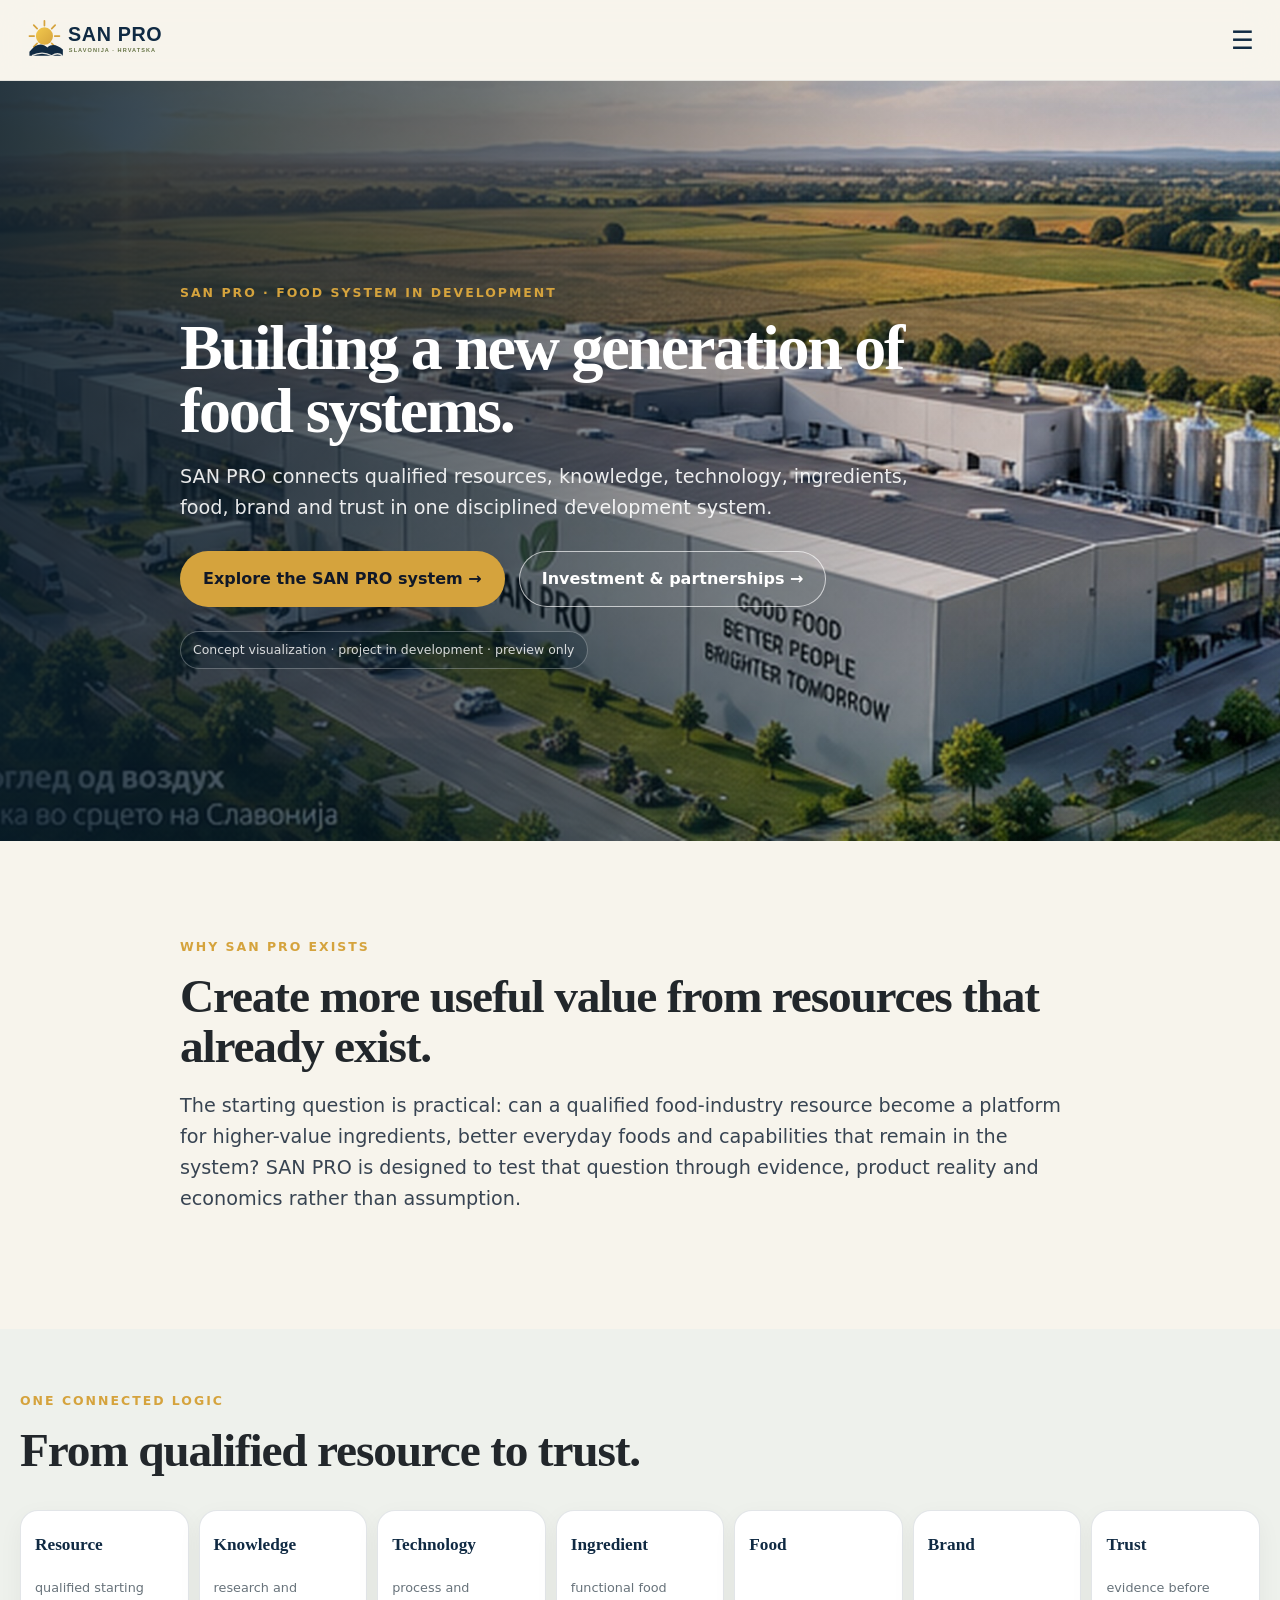
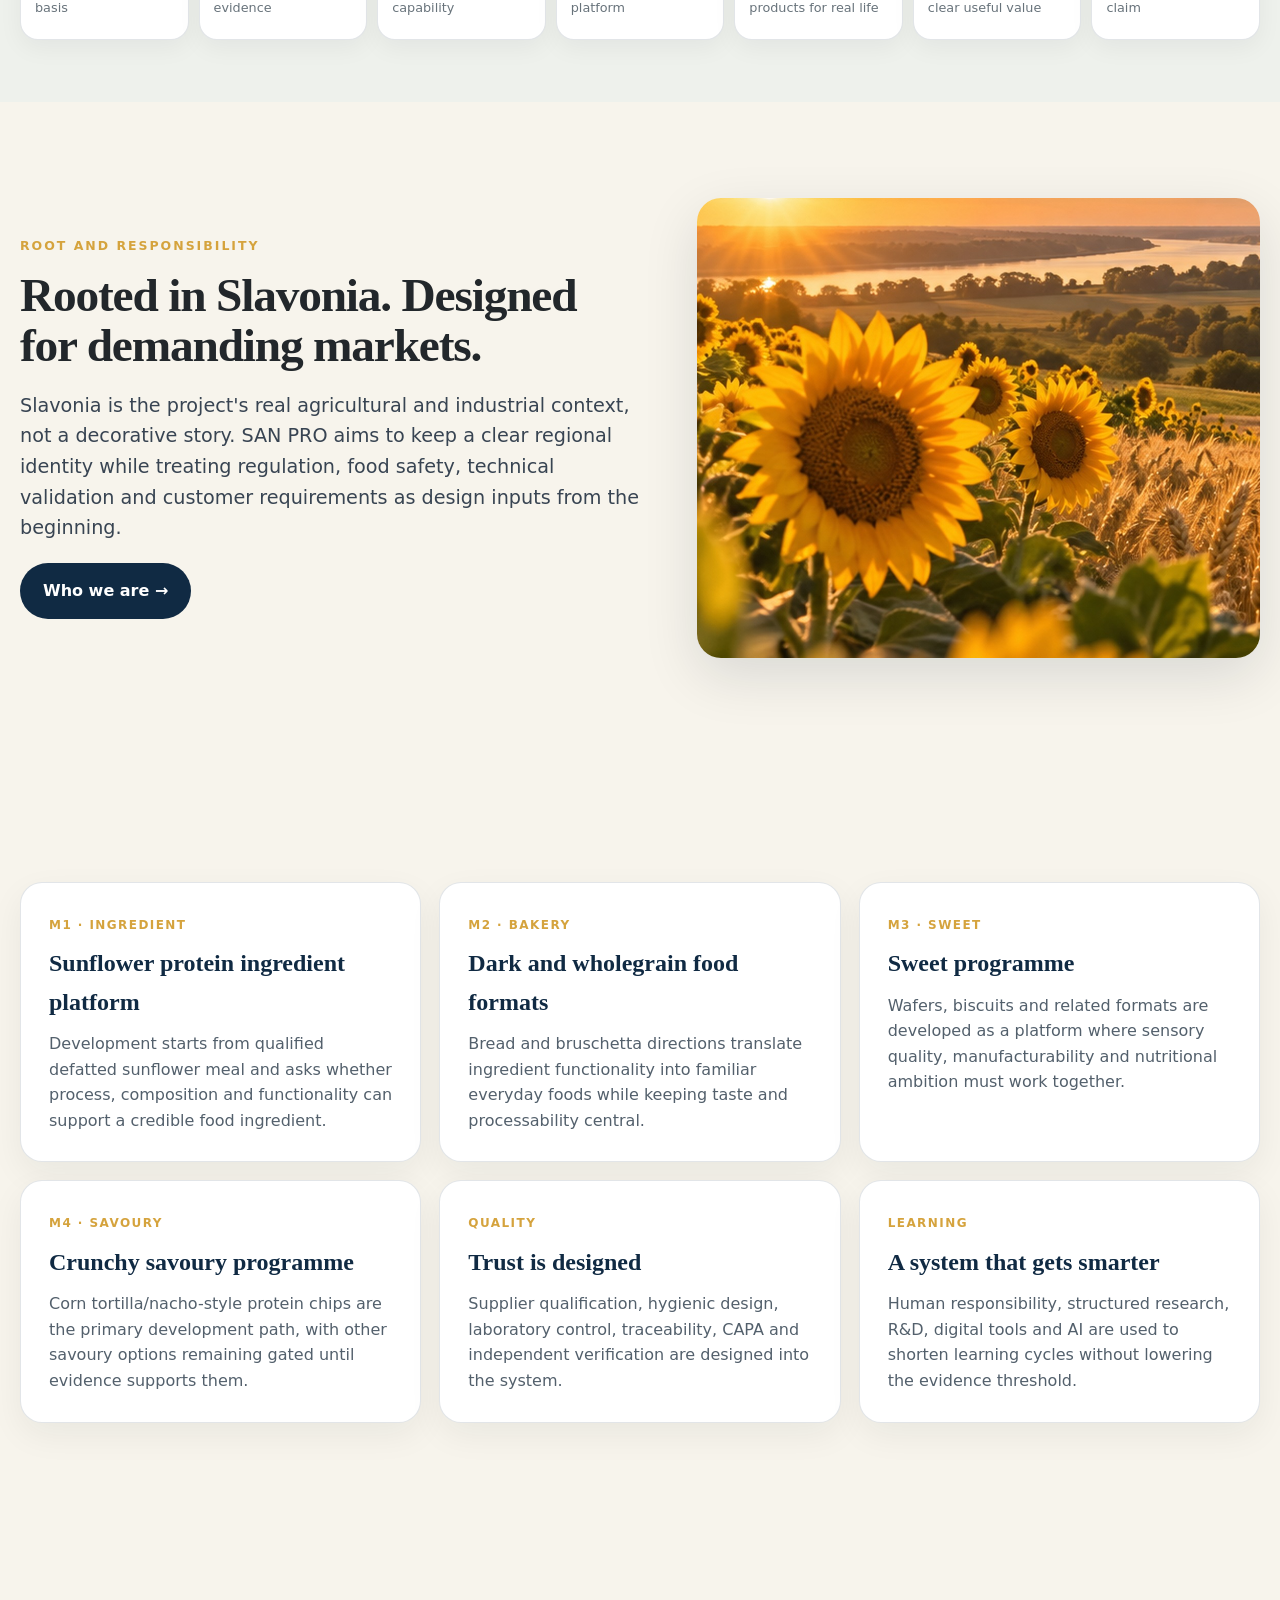
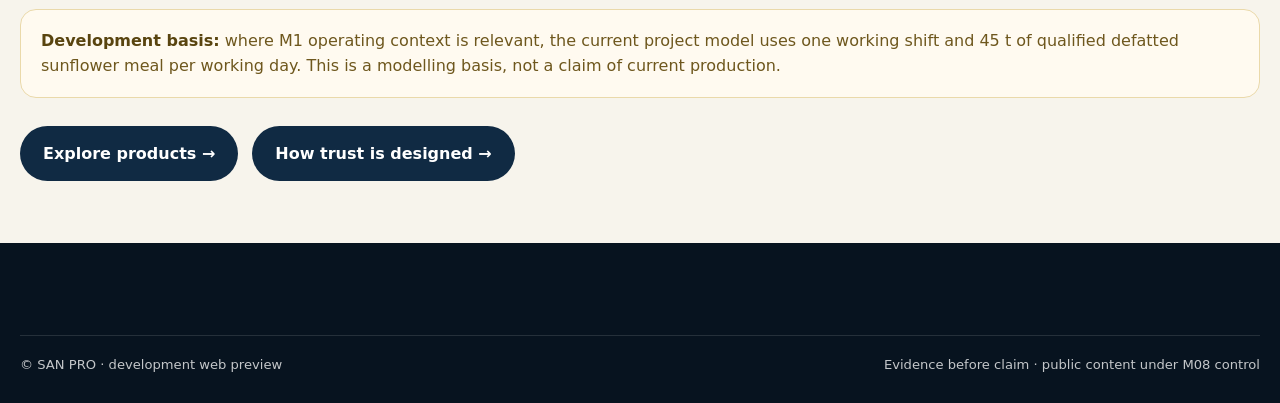
==== commit 76b3aca5: "WEB V3: sync English Master content and configure Workers static assets" ====
--- a/index.html
+++ b/index.html
@@ -1 +1 @@
-<!doctype html><html lang="hr"><head><meta charset="utf-8"><meta name="viewport" content="width=device-width,initial-scale=1"><meta name="robots" content="noindex,nofollow,noarchive"><title>SAN PRO — Building a new generation of food systems</title><meta name="description" content="SAN PRO razvija integrirani prehrambeni sustav koji povezuje resurse, znanje, tehnologiju, sastojke, proizvode i povjerenje."><meta property="og:title" content="SAN PRO — Building a new generation of food systems"><meta property="og:description" content="Integrirani prehrambeni sustav u razvoju: od resursa do proizvoda, brenda i dugoročne vrijednosti."><meta property="og:type" content="website"><meta property="og:image" content="/assets/images/12_FACTORY_EXTERIOR_CONCEPT.jpg"><link rel="stylesheet" href="/assets/css/styles.css"><link rel="stylesheet" href="/assets/css/v3.css"></head><body><a class="skip-link" href="#main">Preskoči na sadržaj</a><header class="header"><div class="container nav"><a href="/" class="brand" aria-label="SAN PRO početna"><img src="/assets/logo.svg" alt="SAN PRO"></a><button class="mobile-btn" aria-label="Otvori izbornik" aria-expanded="false">☰</button><nav class="menu" aria-label="Glavna navigacija"><a href="/" aria-current="page">Početna</a><a href="/o-nama/">O nama</a><a href="/san-pro/">SAN PRO sustav</a><a href="/proizvodi/">Proizvodi</a><a href="/kvaliteta/">Kvaliteta</a><a href="/ulaganja/">Ulaganja</a><a href="/inovacije/">Inovacije</a><a href="/buducnost/">Budućnost</a><a class="nav-cta" href="/kontakt/">Kontakt →</a></nav></div></header><main id="main"><section class="hero"><img src="/assets/images/12_FACTORY_EXTERIOR_CONCEPT.jpg" alt="Konceptualna vizualizacija modernog prehrambenog proizvodnog kampusa"><div class="container hero-content"><p class="eyebrow">SAN PRO · prehrambeni sustav u razvoju</p><h1 class="display">Building a new generation of food systems.</h1><p class="lead">SAN PRO razvija integrirani prehrambeni sustav koji povezuje prirodne resurse, suvremenu tehnologiju, znanje i proizvode s ciljem stvaranja veće vrijednosti u hrani.</p><div class="cta-row"><a class="btn btn-gold" href="/san-pro/">Otkrijte SAN PRO sustav →</a><a class="btn btn-outline" href="/ulaganja/">Partnerstva i ulaganja →</a></div><span class="v3-hero-note">Konceptualna vizualizacija · projekt u razvoju</span></div></section><section class="section"><div class="container intro-copy"><p class="eyebrow">Zašto SAN PRO postoji</p><h2 class="h2">Svijet ne traži samo više hrane. Traži bolju vrijednost u hrani.</h2><p class="lead">Naš razvojni pristup polazi od jednostavne ideje: vrijednost ne nastaje u jednom stroju ili jednom proizvodu, nego kroz povezani sustav koji razumije resurs, razvija sastojak, gradi proizvode, kontrolira kvalitetu i stvara povjerenje.</p></div></section><section class="section-sm section-alt"><div class="container"><p class="eyebrow">SAN PRO sustav</p><h2 class="h2">Od resursa do povjerenja.</h2><div class="system-flow"><div class="flow-step"><b>Resurs</b><span>kvalificirana početna osnova</span></div><div class="flow-step"><b>Znanje</b><span>istraživanje i provjera</span></div><div class="flow-step"><b>Tehnologija</b><span>proces i sposobnost</span></div><div class="flow-step"><b>Sastojak</b><span>platforma za primjene</span></div><div class="flow-step"><b>Proizvod</b><span>format za stvarni život</span></div><div class="flow-step"><b>Brend</b><span>jasna i dosljedna vrijednost</span></div><div class="flow-step"><b>Povjerenje</b><span>dokaz prije tvrdnje</span></div></div><div class="cta-row"><a class="btn btn-blue" href="/san-pro/">Kako sustav funkcionira →</a></div></div></section><section class="section"><div class="container split"><div><p class="eyebrow">Tko smo</p><h2 class="h2">Ljudi, iskustvo i način rada iza projekta.</h2><p class="lead">SAN PRO je hrvatski projekt ukorijenjen u Slavoniji, ali njegova javna priča nije ograničena na lokaciju. Gradimo sustav koji spaja praktično iskustvo, stručna znanja, istraživanje i digitalne alate uz jasnu ljudsku odgovornost za svaku važnu odluku.</p><a class="btn btn-blue" href="/o-nama/">Upoznajte način na koji gradimo →</a></div><div class="visual"><img src="/assets/images/02_SUNFLOWER_SLAVONIJA.jpg" alt="Suncokret i slavonski poljoprivredni krajolik"><span class="concept-label">Podrijetlo i resurs</span></div></div></section><section class="section-sm section-warm"><div class="container"><p class="eyebrow">Proizvodni ekosustav</p><h2 class="h2">Više razvojnih platformi. Jedna logika stvaranja vrijednosti.</h2><div class="v3-grid"><div class="v3-card"><span class="mini">M1 · Ingredient Platform</span><h3>Proteinski sastojak</h3><p>Razvoj počinje od kvalificirane odmašćene suncokretove sačme i vodi prema sastojku za širu prehrambenu primjenu kroz istraživanje, testiranje i validaciju.</p></div><div class="v3-card"><span class="mini">M2 · Bakery</span><h3>Pekarski sustav</h3><p>Tamni i integralni visokonutritivni formati, uključujući razvojne smjerove kruha i bruschette, s naglaskom na poznatu hranu iz nove perspektive.</p></div><div class="v3-card"><span class="mini">M3 · Sweet</span><h3>Slatki program</h3><p>Wafers, biscuits/cookies i drugi slatki formati kao razvojna platforma u kojoj okus, tekstura i proizvodivost ostaju jednako važni kao nutritivni napredak.</p></div><div class="v3-card"><span class="mini">M4 · Savoury</span><h3>Slani program</h3><p>Corn tortilla/nacho-style protein chips kao glavna razvojna putanja, uz druge crunchy opcije koje ostaju pod zasebnim razvojnim vratima.</p></div><div class="v3-card"><span class="mini">R&D</span><h3>Testiranje prije tvrdnje</h3><p>Receptura, okus, tekstura, rok trajanja, pakiranje i komercijalna praktičnost moraju biti potvrđeni prije konačnih javnih tvrdnji.</p></div><div class="v3-card"><span class="mini">Future option</span><h3>Prostor za budućnost</h3><p>Novi moduli, feedstockovi, licenciranje ili druga širenja ostaju buduće opcije sve dok ih dokaz i nova Owner odluka ne aktiviraju.</p></div></div><div class="cta-row"><a class="btn btn-blue" href="/proizvodi/">Otkrijte proizvodne smjerove →</a></div></div></section><section class="section dark"><div class="container"><p class="eyebrow">Kvaliteta i povjerenje</p><h2 class="h2">Povjerenje se projektira prije prvog proizvoda.</h2><p class="lead">Kvaliteta nije samo završna provjera. Ona počinje kvalifikacijom sirovine, dizajnom procesa i opreme te se nastavlja kroz higijenu, laboratorijsku kontrolu, sljedivost, CAPA i neovisnu provjeru gdje je primjenjiva.</p><div class="principles"><div class="principle"><strong>Quality by Design</strong><span>kvaliteta ugrađena u proces</span></div><div class="principle"><strong>Traceability</strong><span>sljedivost i recall readiness</span></div><div class="principle"><strong>Evidence</strong><span>dokaz prije tvrdnje</span></div><div class="principle"><strong>Roadmap</strong><span>standardi gdje su primjenjivi; roadmap nije certifikat</span></div></div><div class="cta-row"><a class="btn btn-light" href="/kvaliteta/">Naš pristup kvaliteti →</a></div></div></section><section class="section"><div class="container split reverse"><div class="visual"><img src="/assets/images/13_QA_LAB_CONCEPT.jpg" alt="Konceptualni prikaz rada stručnjaka u laboratorijskom okruženju"><span class="concept-label">Razvojni prikaz</span></div><div><p class="eyebrow">Sustav koji uči</p><h2 class="h2">Čovjek + istraživanje + tehnologija.</h2><p class="lead">SAN PRO razvija disciplinu u kojoj se prvo definira praznina u znanju, zatim pretražuje, provjerava izvor, testira primjenjivost i tek onda integrira zaključak. AI ubrzava istraživanje i strukturiranje; finalna odgovornost ostaje ljudska.</p><a class="btn btn-blue" href="/inovacije/">Znanje i inovacije →</a></div></div></section><section class="section-sm"><div class="container"><div class="cta-band"><div><p class="eyebrow">Partnerstva i budućnost</p><h2 class="h2">Gradimo sustav korak po korak.</h2><p class="lead">Otvoreni smo za ozbiljne razgovore s tehnološkim, znanstvenim, industrijskim i investicijskim dionicima koji mogu donijeti stvarnu vrijednost projektu.</p></div><a class="btn btn-gold" href="/kontakt/">Otvorite razgovor →</a></div></div></section></main><footer class="footer"><div class="container"><div class="footer-grid"><div><a class="brand" href="/"><img src="/assets/logo.svg" alt="SAN PRO"></a><p>Building a new generation of food systems.</p></div><div><h4>Sustav</h4><a href="/san-pro/">SAN PRO sustav</a><a href="/proizvodi/">Proizvodi</a><a href="/kvaliteta/">Kvaliteta</a></div><div><h4>Projekt</h4><a href="/o-nama/">O nama</a><a href="/ulaganja/">Ulaganja</a><a href="/inovacije/">Inovacije</a></div><div><h4>Dalje</h4><a href="/buducnost/">Budućnost</a><a href="/kontakt/">Kontakt</a><a href="/privatnost/">Privatnost</a></div></div><div class="legal"><span>© SAN PRO · razvojna web verzija</span><span>Dokaz prije tvrdnje · sadržaj pod kontrolom M08</span></div></div></footer><script src="/assets/js/script.js"></script></body></html>+<!doctype html><html lang="en"><head><meta charset="utf-8"><meta name="viewport" content="width=device-width,initial-scale=1"><meta name="robots" content="noindex,nofollow,noarchive"><title>Building a new generation of food systems — SAN PRO</title><meta name="description" content="SAN PRO is a food-system project connecting qualified resources, technology, ingredients, food and evidence."><link rel="stylesheet" href="/assets/css/styles.css"><link rel="stylesheet" href="/assets/css/v3.css"></head><body><a class="skip-link" href="#main">Skip to content</a><header class="header"><div class="container nav"><a href="/" class="brand" aria-label="SAN PRO home"><img src="/assets/logo.svg" alt="SAN PRO"></a><button class="mobile-btn" aria-label="Open menu" aria-expanded="false">☰</button><nav class="menu" aria-label="Main navigation"><a href="/" aria-current="page">Home</a><a href="/o-nama/">Who we are</a><a href="/san-pro/">SAN PRO system</a><a href="/proizvodi/">Products</a><a href="/kvaliteta/">Quality</a><a href="/ulaganja/">Investment</a><a href="/inovacije/">Innovation</a><a href="/buducnost/">Future</a><a href="/kontakt/" class="nav-cta">Contact →</a></nav></div></header><main id="main"><section class="hero"><img src="/assets/images/12_FACTORY_EXTERIOR_CONCEPT.jpg" alt="Concept visualization of a modern food production campus"><div class="container hero-content"><p class="eyebrow">SAN PRO · food system in development</p><h1 class="display">Building a new generation of food systems.</h1><p class="lead">SAN PRO connects qualified resources, knowledge, technology, ingredients, food, brand and trust in one disciplined development system.</p><div class="cta-row"><a class="btn btn-gold" href="/san-pro/">Explore the SAN PRO system →</a><a class="btn btn-outline" href="/ulaganja/">Investment & partnerships →</a></div><span class="v3-hero-note">Concept visualization · project in development · preview only</span></div></section><section class="section"><div class="container intro-copy"><p class="eyebrow">Why SAN PRO exists</p><h2 class="h2">Create more useful value from resources that already exist.</h2><p class="lead">The starting question is practical: can a qualified food-industry resource become a platform for higher-value ingredients, better everyday foods and capabilities that remain in the system? SAN PRO is designed to test that question through evidence, product reality and economics rather than assumption.</p></div></section><section class="section-sm section-alt"><div class="container"><p class="eyebrow">One connected logic</p><h2 class="h2">From qualified resource to trust.</h2><div class="system-flow"><div class="flow-step"><b>Resource</b><span>qualified starting basis</span></div><div class="flow-step"><b>Knowledge</b><span>research and evidence</span></div><div class="flow-step"><b>Technology</b><span>process and capability</span></div><div class="flow-step"><b>Ingredient</b><span>functional food platform</span></div><div class="flow-step"><b>Food</b><span>products for real life</span></div><div class="flow-step"><b>Brand</b><span>clear useful value</span></div><div class="flow-step"><b>Trust</b><span>evidence before claim</span></div></div></div></section><section class="section"><div class="container split"><div><p class="eyebrow">Root and responsibility</p><h2 class="h2">Rooted in Slavonia. Designed for demanding markets.</h2><p class="lead">Slavonia is the project's real agricultural and industrial context, not a decorative story. SAN PRO aims to keep a clear regional identity while treating regulation, food safety, technical validation and customer requirements as design inputs from the beginning.</p><a class="btn btn-blue" href="/o-nama/">Who we are →</a></div><div class="visual"><img src="/assets/images/02_SUNFLOWER_SLAVONIJA.jpg" alt="Sunflower and agricultural landscape in Slavonia"></div></div></section><section class="section"><div class="container"><div class="v3-grid"><div class="v3-card"><span class="mini">M1 · Ingredient</span><h3>Sunflower protein ingredient platform</h3><p>Development starts from qualified defatted sunflower meal and asks whether process, composition and functionality can support a credible food ingredient.</p></div><div class="v3-card"><span class="mini">M2 · Bakery</span><h3>Dark and wholegrain food formats</h3><p>Bread and bruschetta directions translate ingredient functionality into familiar everyday foods while keeping taste and processability central.</p></div><div class="v3-card"><span class="mini">M3 · Sweet</span><h3>Sweet programme</h3><p>Wafers, biscuits and related formats are developed as a platform where sensory quality, manufacturability and nutritional ambition must work together.</p></div><div class="v3-card"><span class="mini">M4 · Savoury</span><h3>Crunchy savoury programme</h3><p>Corn tortilla/nacho-style protein chips are the primary development path, with other savoury options remaining gated until evidence supports them.</p></div><div class="v3-card"><span class="mini">Quality</span><h3>Trust is designed</h3><p>Supplier qualification, hygienic design, laboratory control, traceability, CAPA and independent verification are designed into the system.</p></div><div class="v3-card"><span class="mini">Learning</span><h3>A system that gets smarter</h3><p>Human responsibility, structured research, R&amp;D, digital tools and AI are used to shorten learning cycles without lowering the evidence threshold.</p></div></div></div></section><section class="section-sm"><div class="container"><div class="fact-note"><strong>Development basis:</strong> where M1 operating context is relevant, the current project model uses one working shift and 45 t of qualified defatted sunflower meal per working day. This is a modelling basis, not a claim of current production.</div><div class="cta-row"><a class="btn btn-blue" href="/proizvodi/">Explore products →</a><a class="btn btn-blue" href="/kvaliteta/">How trust is designed →</a></div></div></section></main><footer class="footer"><div class="container"><div class="legal"><span>© SAN PRO · development web preview</span><span>Evidence before claim · public content under M08 control</span></div></div></footer><script src="/assets/js/script.js"></script></body></html>
--- a/assets/css/v3.css
+++ b/assets/css/v3.css
@@ -2,7 +2,7 @@
 :root{--v3-green:#203c32;--v3-sage:#dfe7de;--v3-sand:#efe5cf;--v3-line:rgba(16,42,67,.12)}
 .v3-hero-note{display:inline-flex;align-items:center;gap:8px;margin-top:24px;padding:8px 12px;border:1px solid rgba(255,255,255,.28);border-radius:999px;color:rgba(255,255,255,.82);font-size:.78rem;background:rgba(7,27,42,.28)}
 .section-alt{background:#eef1ec}.section-warm{background:#f1e7d3}.intro-copy{max-width:920px}.intro-copy .lead{max-width:900px}
-.system-flow{display:grid;grid-template-columns:repeat(7,1fr);gap:10px;margin-top:34px}.flow-step{background:#fff;border:1px solid var(--v3-line);border-radius:18px;padding:20px 14px;min-height:130px;display:flex;flex-direction:column;justify-content:space-between;box-shadow:0 8px 24px rgba(7,27,42,.05)}.flow-step b{font-family:Georgia,serif;color:var(--blue);font-size:1.08rem}.flow-step span{font-size:.8rem;color:#68737b}.flow-step:not(:last-child):after{content:'→';position:absolute}.v3-grid{display:grid;grid-template-columns:repeat(3,1fr);gap:18px;margin-top:32px}.v3-grid.two{grid-template-columns:repeat(2,1fr)}.v3-card{background:#fff;border:1px solid var(--v3-line);border-radius:22px;padding:28px;box-shadow:0 12px 34px rgba(7,27,42,.06)}.v3-card h3{font-family:Georgia,serif;color:var(--blue);font-size:1.5rem;margin:8px 0 10px}.v3-card p{margin:0;color:#53606c}.v3-card .mini{font-size:.75rem;text-transform:uppercase;letter-spacing:.12em;font-weight:900;color:var(--gold)}
+.system-flow{display:grid;grid-template-columns:repeat(7,1fr);gap:10px;margin-top:34px}.flow-step{background:#fff;border:1px solid var(--v3-line);border-radius:18px;padding:20px 14px;min-height:130px;display:flex;flex-direction:column;justify-content:space-between;box-shadow:0 8px 24px rgba(7,27,42,.05)}.flow-step b{font-family:Georgia,serif;color:var(--blue);font-size:1.08rem}.flow-step span{font-size:.8rem;color:#68737b}.v3-grid{display:grid;grid-template-columns:repeat(3,1fr);gap:18px;margin-top:32px}.v3-grid.two{grid-template-columns:repeat(2,1fr)}.v3-card{background:#fff;border:1px solid var(--v3-line);border-radius:22px;padding:28px;box-shadow:0 12px 34px rgba(7,27,42,.06)}.v3-card h3{font-family:Georgia,serif;color:var(--blue);font-size:1.5rem;margin:8px 0 10px}.v3-card p{margin:0;color:#53606c}.v3-card .mini{font-size:.75rem;text-transform:uppercase;letter-spacing:.12em;font-weight:900;color:var(--gold)}
 .status-chip{display:inline-flex;padding:6px 10px;border-radius:999px;background:#eef4ef;color:#365244;border:1px solid #cbd8ce;font-size:.72rem;font-weight:900;letter-spacing:.04em;text-transform:uppercase}.status-chip.dev{background:#fff6df;color:#79560f;border-color:#ead7a4}.status-chip.future{background:#edf0f5;color:#45536a;border-color:#d1d8e3}
 .principles{display:grid;grid-template-columns:repeat(4,1fr);gap:14px;margin-top:30px}.principle{border-top:2px solid var(--gold);padding:18px 4px}.principle strong{display:block;color:var(--blue);font-size:1.05rem}.principle span{display:block;color:#66727a;font-size:.9rem;margin-top:5px}
 .v3-list{display:grid;gap:12px;margin:24px 0 0;padding:0;list-style:none}.v3-list li{background:#fff;border-left:3px solid var(--gold);border-radius:0 14px 14px 0;padding:14px 18px;color:#46535e}.v3-list strong{color:var(--blue)}
@@ -13,6 +13,7 @@
 .route-grid{display:grid;grid-template-columns:repeat(3,1fr);gap:18px}.route-card{background:#fff;border-radius:24px;padding:30px;border:1px solid var(--v3-line)}.route-card h3{font-family:Georgia,serif;color:var(--blue);font-size:1.45rem}.route-card p{color:#586572}.route-card .btn{margin-top:12px}
 .build-note{font-size:.82rem;color:#68737b;padding-top:16px;border-top:1px solid var(--v3-line);margin-top:22px}
 .legacy-redirect{min-height:70vh;display:grid;place-items:center;padding:40px}.legacy-redirect .box{max-width:620px;background:#fff;border-radius:24px;padding:36px;box-shadow:var(--shadow);text-align:center}
-@media(max-width:1180px){.header .mobile-btn{display:block}.header .menu{display:none;position:absolute;left:0;right:0;top:80px;background:var(--ivory);padding:22px 20px 28px;box-shadow:var(--shadow);flex-direction:column;align-items:stretch}.header .menu.open{display:flex}.header .menu .nav-cta{text-align:center}.brand{width:180px}}
+@media(max-width:1320px){.header .mobile-btn{display:block}.header .menu{display:none;position:absolute;left:0;right:0;top:80px;background:var(--ivory);padding:22px 20px 28px;box-shadow:var(--shadow);flex-direction:column;align-items:stretch}.header .menu.open{display:flex}.header .menu .nav-cta{text-align:center}.brand{width:180px}}
 @media(max-width:960px){.system-flow{grid-template-columns:repeat(2,1fr)}.v3-grid,.v3-grid.two,.principles,.module-band,.route-grid,.origin-strip{grid-template-columns:1fr 1fr}.cta-band{align-items:flex-start;flex-direction:column}}
+@media(max-width:820px){.header .menu{top:70px}}
 @media(max-width:620px){.system-flow,.v3-grid,.v3-grid.two,.principles,.module-band,.route-grid,.origin-strip{grid-template-columns:1fr}.cta-band{padding:30px}.origin-image{min-height:300px}}
